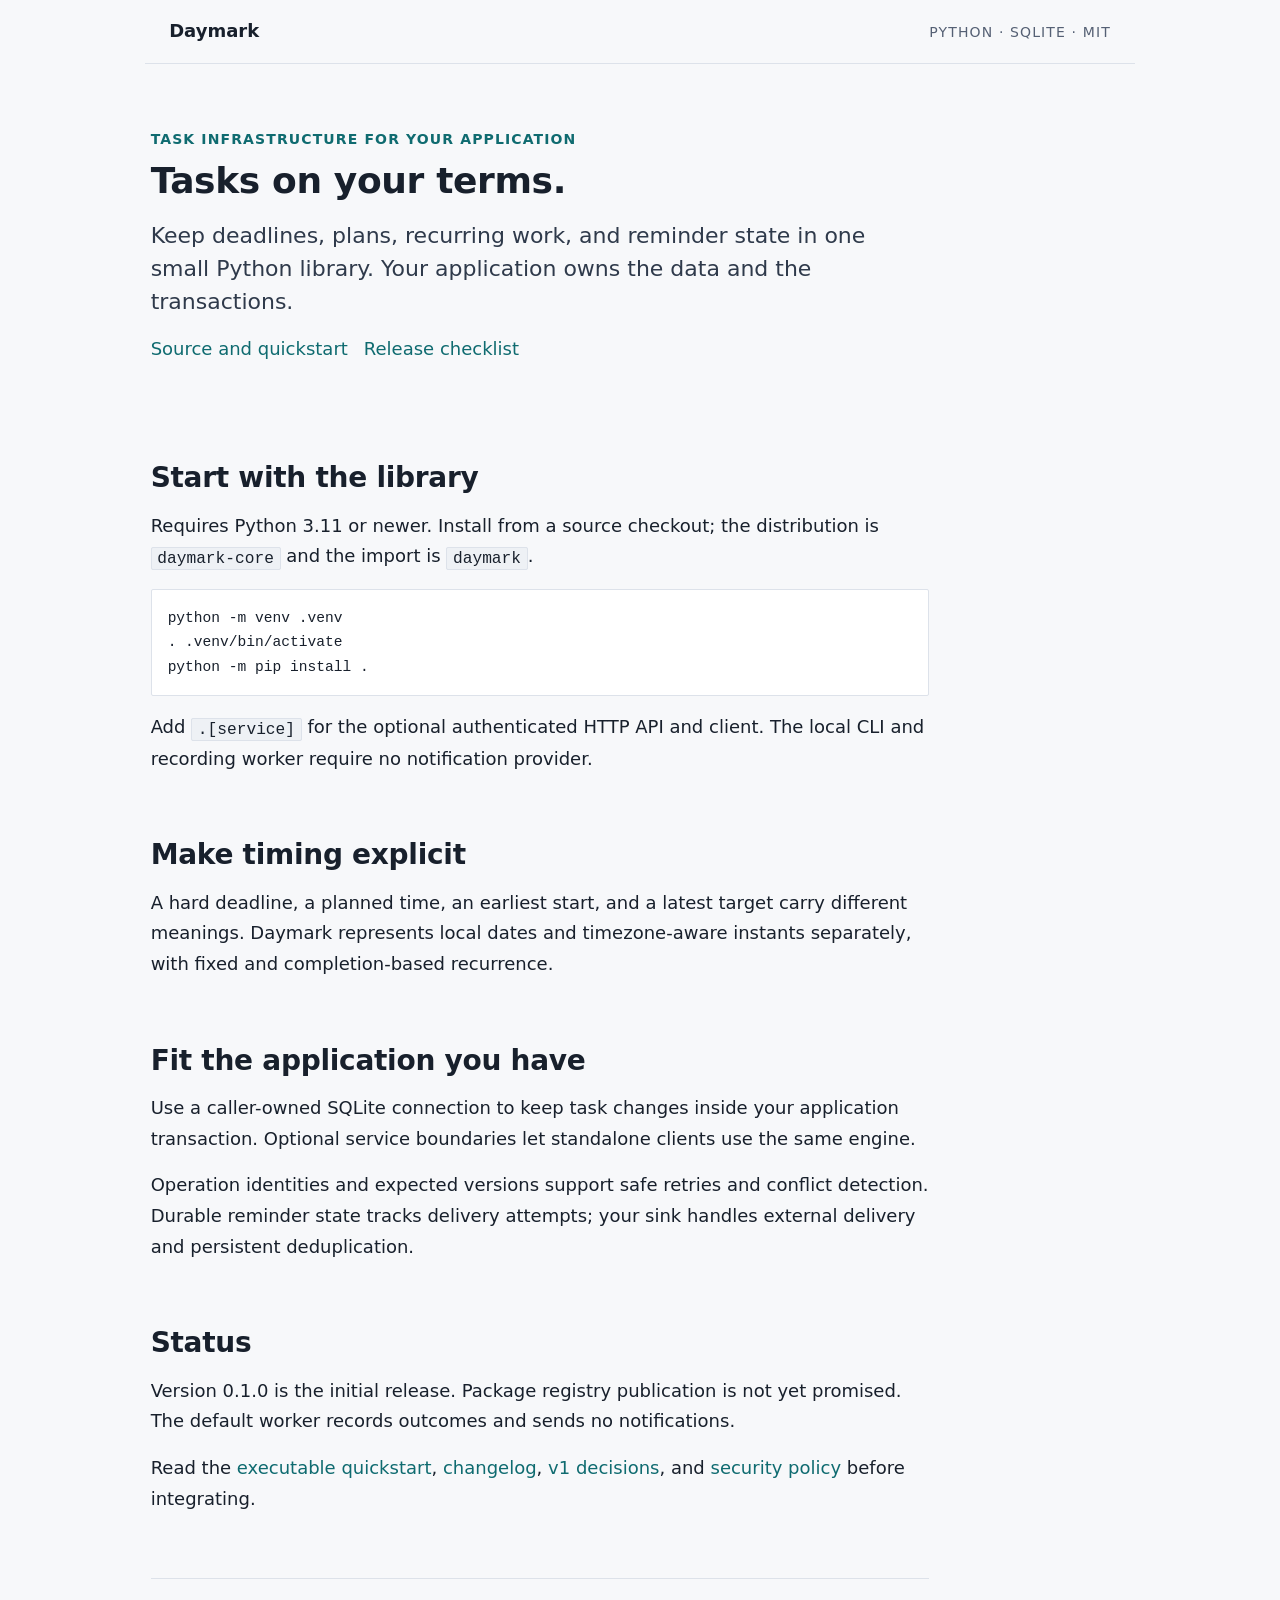
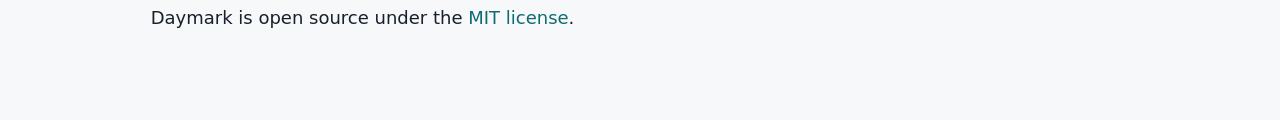
==== index.html @ a71b897c "artoo deploy: daymark" ====
<!doctype html>
<html lang="en" data-look="ledger">
<head>
<meta charset="utf-8">
<meta name="viewport" content="width=device-width, initial-scale=1">
<meta name="description" content="Daymark is a Python task library with explicit timing, recurring work, and durable reminder state. Embed it with SQLite or use the optional standalone service.">
<title>Daymark — Tasks on your terms</title>
<link rel="icon" href="lib/artoo-kit/favicon.svg" type="image/svg+xml">
<link rel="stylesheet" href="lib/artoo-kit/tokens.css">
<link rel="stylesheet" href="lib/artoo-kit/base.css">
<link rel="stylesheet" href="lib/artoo-kit/article.css">
<link rel="stylesheet" href="lib/artoo-kit/components.css">
<style>
pre { overflow-x: auto; padding: var(--sp-4); background: var(--surface); border: 1px solid var(--border); border-radius: var(--radius-sm); }
footer { margin-block: var(--sp-12); padding-block: var(--sp-6); border-top: 1px solid var(--border); }
nav { display: flex; flex-wrap: wrap; gap: var(--sp-4); }
</style>
</head>
<body>
<header class="article-masthead"><a class="article-masthead__name" href="#install">Daymark</a><span class="article-masthead__label">Python · SQLite · MIT</span></header>
<main class="article">
<div class="article-header"><p class="article-kicker">Task infrastructure for your application</p><h1>Tasks on your terms.</h1><p class="article-dek">Keep deadlines, plans, recurring work, and reminder state in one small Python library. Your application owns the data and the transactions.</p><nav aria-label="Project links"><a href="https://github.com/lavallee/daymark">Source and quickstart</a><a href="https://github.com/lavallee/daymark/blob/main/RELEASING.md">Release checklist</a></nav></div>
<section aria-labelledby="install"><h2 id="install">Start with the library</h2><p>Requires Python 3.11 or newer. Install from a source checkout; the distribution is <code>daymark-core</code> and the import is <code>daymark</code>.</p><pre><code>python -m venv .venv
. .venv/bin/activate
python -m pip install .</code></pre><p>Add <code>.[service]</code> for the optional authenticated HTTP API and client. The local CLI and recording worker require no notification provider.</p></section>
<section aria-labelledby="timing"><h2 id="timing">Make timing explicit</h2><p>A hard deadline, a planned time, an earliest start, and a latest target carry different meanings. Daymark represents local dates and timezone-aware instants separately, with fixed and completion-based recurrence.</p></section>
<section aria-labelledby="embed"><h2 id="embed">Fit the application you have</h2><p>Use a caller-owned SQLite connection to keep task changes inside your application transaction. Optional service boundaries let standalone clients use the same engine.</p><p>Operation identities and expected versions support safe retries and conflict detection. Durable reminder state tracks delivery attempts; your sink handles external delivery and persistent deduplication.</p></section>
<section aria-labelledby="status"><h2 id="status">Status</h2><p>Version 0.1.0 is the initial release. Package registry publication is not yet promised. The default worker records outcomes and sends no notifications.</p><p>Read the <a href="https://github.com/lavallee/daymark/blob/main/README.md">executable quickstart</a>, <a href="https://github.com/lavallee/daymark/blob/main/CHANGELOG.md">changelog</a>, <a href="https://github.com/lavallee/daymark/blob/main/docs/decisions.md">v1 decisions</a>, and <a href="https://github.com/lavallee/daymark/blob/main/SECURITY.md">security policy</a> before integrating.</p></section>
<footer><p>Daymark is open source under the <a href="https://github.com/lavallee/daymark/blob/main/LICENSE">MIT license</a>.</p></footer>
</main>
</body>
</html>
---- lib/artoo-kit/tokens.css ----
/* artoo-kit tokens — Artoo's accessible public-artifact foundation. Light is the
   default; dark is available only through an explicit [data-theme="dark"]. */

:root {
  /* primitives */
  --p-zinc-950: #0c0d10;
  --p-zinc-900: #16181d;
  --p-zinc-850: #1c1f26;
  --p-zinc-800: #23262f;
  --p-zinc-700: #33374233;
  --p-zinc-400: #9aa1ad;
  --p-zinc-300: #b8bec9;
  --p-zinc-100: #e8eaee;
  --p-cream-50: #faf7f2;
  --p-cream-100: #f3efe7;
  --p-cream-200: #e9e3d7;
  --p-ink-900: #1f2430;
  --p-ink-600: #4a5264;
  --p-accent-400: #7aa2f7;
  --p-accent-500: #5b87e0;
  --p-accent-600: #3e63b4;
  --p-green-400: #4fbf8f;
  --p-amber-400: #d9a441;
  --p-red-400: #e06c60;

  /* chart palette — Okabe–Ito, colorblind-safe, order = draw order */
  --chart-1: #56b4e9;
  --chart-2: #e69f00;
  --chart-3: #009e73;
  --chart-4: #cc79a7;
  --chart-5: #0072b2;
  --chart-6: #d55e00;
  --chart-7: #f0e442;
  --chart-8: #999999;

  /* semantic — explicit light editorial default */
  --bg: var(--p-cream-50);
  --surface: #ffffff;
  --surface-2: var(--p-cream-100);
  --border: var(--p-cream-200);
  --border-strong: #d8d0bf;
  --text: var(--p-ink-900);
  --text-2: #333a49;
  --muted: var(--p-ink-600);
  --accent: var(--p-accent-600);
  --accent-strong: var(--p-accent-500);
  --success: #277553;
  --warn: #8a5a00;
  --danger: #a33b32;
  --code-bg: #f0ece3;
  --selection: #c7d7f5;

  /* editorial type roles — offline system stacks only */
  --font-prose: Charter, "Bitstream Charter", "Sitka Text", Cambria, Georgia, serif;
  --font-display: "Iowan Old Style", Palatino, "Palatino Linotype", Georgia, serif;
  --font-ui: ui-sans-serif, system-ui, "Segoe UI", Roboto, "Helvetica Neue", Arial, sans-serif;
  --font-numeric: ui-monospace, "SF Mono", "Cascadia Code", Menlo, Consolas, monospace;

  /* compatibility aliases for already-authored pages that opt into this kit */
  --font-sans: var(--font-ui);
  --font-serif: var(--font-prose);
  --font-mono: var(--font-numeric);

  --text-xs: 0.75rem;
  --text-sm: 0.875rem;
  --text-base: 1rem;
  --text-lg: 1.125rem;
  --text-xl: 1.375rem;
  --text-2xl: 1.75rem;
  --text-3xl: 2.25rem;
  --text-4xl: 3rem;

  --leading-tight: 1.2;
  --leading-normal: 1.5;
  --leading-relaxed: 1.7;

  /* 4px spacing grid */
  --sp-1: 0.25rem;
  --sp-2: 0.5rem;
  --sp-3: 0.75rem;
  --sp-4: 1rem;
  --sp-6: 1.5rem;
  --sp-8: 2rem;
  --sp-12: 3rem;
  --sp-16: 4rem;
  --sp-24: 6rem;

  /* shape and motion */
  --radius-sm: 4px;
  --radius: 8px;
  --radius-lg: 14px;
  --ease: cubic-bezier(0.2, 0, 0, 1);
  --dur-fast: 120ms;
  --dur: 200ms;

  --measure: 68ch;      /* prose line length */
  --margin-col: 200px;  /* article margin-note gutter */

  color-scheme: light;
}

[data-theme="dark"] {
  --bg: var(--p-zinc-950);
  --surface: var(--p-zinc-900);
  --surface-2: var(--p-zinc-850);
  --border: #2c3038;
  --border-strong: #3a3f4a;
  --text: var(--p-zinc-100);
  --text-2: var(--p-zinc-300);
  --muted: var(--p-zinc-400);
  --accent: var(--p-accent-400);
  --accent-strong: var(--p-accent-500);
  --success: var(--p-green-400);
  --warn: var(--p-amber-400);
  --danger: var(--p-red-400);
  --code-bg: #14161b;
  --selection: #2b4a86;
  color-scheme: dark;
}

/* -- looks ------------------------------------------------------------------
   A look is a named set of token overrides: `look = "ledger"` in artifact.toml
   puts data-look on <html>. The kit owns the floor (spacing, type scale,
   components); a look supplies the face, so two artifacts built from the same
   blocks do not have to look like one product. Every look keeps text, muted,
   and accent at WCAG AA or better on bg, surface, and surface-2, in light and
   dark. The default ("editorial") is the :root palette above. */

/* ledger — cool paper, sans throughout, tight radii: dense reports and data */
[data-look="ledger"] {
  --bg: #f7f8fa;
  --surface: #ffffff;
  --surface-2: #eef1f5;
  --border: #dde2ea;
  --border-strong: #c5ccd8;
  --text: #18202c;
  --text-2: #2f3a4b;
  --muted: #556074;
  --accent: #0f6b70;
  --accent-strong: #0b5559;
  --code-bg: #eef1f5;
  --selection: #bfe3e4;
  --font-prose: var(--font-ui);
  --font-display: var(--font-ui);
  --radius-sm: 2px;
  --radius: 4px;
  --radius-lg: 6px;
}

[data-look="ledger"][data-theme="dark"] {
  --bg: #0d1117;
  --surface: #151b23;
  --surface-2: #1b222c;
  --border: #2a323d;
  --border-strong: #38414d;
  --text: #e6eaf0;
  --text-2: #c3cad5;
  --muted: #8e98a7;
  --accent: #4fc1c6;
  --accent-strong: #7fd6d9;
  --code-bg: #11161d;
  --selection: #1d4f52;
}

/* broadsheet — white newsprint, high-contrast serif, one red, square corners */
[data-look="broadsheet"] {
  --bg: #ffffff;
  --surface: #ffffff;
  --surface-2: #f4f4f2;
  --border: #e2e2de;
  --border-strong: #1a1a1a;
  --text: #111111;
  --text-2: #2b2b2b;
  --muted: #5c5c5c;
  --accent: #b3261e;
  --accent-strong: #8e1d17;
  --code-bg: #f4f4f2;
  --selection: #f6c9c5;
  --font-prose: Georgia, "Times New Roman", Times, serif;
  --font-display: "Bodoni 72", Didot, "Big Caslon", "Times New Roman", Georgia, serif;
  --radius-sm: 0;
  --radius: 0;
  --radius-lg: 0;
}

[data-look="broadsheet"][data-theme="dark"] {
  --bg: #121212;
  --surface: #1a1a1a;
  --surface-2: #222222;
  --border: #2e2e2e;
  --border-strong: #e0e0dc;
  --text: #f2f2f0;
  --text-2: #d4d4d0;
  --muted: #a3a3a0;
  --accent: #ff7a6e;
  --accent-strong: #ff9c93;
  --code-bg: #1a1a1a;
  --selection: #5a2622;
}

/* field — warm and soft, sans prose, olive accent, generous radii: explainers */
[data-look="field"] {
  --bg: #f6f4ec;
  --surface: #fffdf7;
  --surface-2: #efece0;
  --border: #e2ddca;
  --border-strong: #cfc7ad;
  --text: #23261c;
  --text-2: #3a3e30;
  --muted: #5d624f;
  --accent: #4a671d;
  --accent-strong: #3a5216;
  --code-bg: #efece0;
  --selection: #dbe6c2;
  --font-prose: var(--font-ui);
  --font-display: "Avenir Next", Avenir, "Segoe UI", ui-sans-serif, system-ui, sans-serif;
  --radius-sm: 6px;
  --radius: 10px;
  --radius-lg: 18px;
}

[data-look="field"][data-theme="dark"] {
  --bg: #14160f;
  --surface: #1c1f16;
  --surface-2: #23271c;
  --border: #33382a;
  --border-strong: #454b39;
  --text: #ecebe1;
  --text-2: #cfd0c0;
  --muted: #a6a893;
  --accent: #a9c96b;
  --accent-strong: #c3dd90;
  --code-bg: #191c13;
  --selection: #3d4a24;
}

@media (prefers-reduced-motion: reduce) {
  :root {
    --dur-fast: 0ms;
    --dur: 0ms;
  }
}
---- lib/artoo-kit/base.css ----
/* artoo-kit base — resets and page defaults. Import order:
   tokens.css, base.css, then article.css / components.css as needed. */

*,
*::before,
*::after {
  box-sizing: border-box;
}

html {
  -webkit-text-size-adjust: 100%;
}

body {
  margin: 0;
  background: var(--bg);
  color: var(--text);
  font-family: var(--font-prose);
  font-size: var(--text-lg);
  line-height: var(--leading-relaxed);
  -webkit-font-smoothing: antialiased;
}

::selection {
  background: var(--selection);
}

h1, h2, h3, h4 {
  color: var(--text);
  line-height: var(--leading-tight);
  margin: 0 0 var(--sp-4);
  font-weight: 650;
  letter-spacing: -0.01em;
  font-family: var(--font-display);
}

h1 { font-size: var(--text-3xl); }
h2 { font-size: var(--text-2xl); margin-top: var(--sp-12); }
h3 { font-size: var(--text-xl); margin-top: var(--sp-8); }
h4 { font-size: var(--text-lg); margin-top: var(--sp-6); }

p, ul, ol {
  margin: 0 0 var(--sp-4);
}

a {
  color: var(--accent);
  text-decoration: none;
  border-bottom: 1px solid transparent;
  transition: border-color var(--dur-fast) var(--ease);
}

a:hover {
  border-bottom-color: var(--accent);
}

strong { font-weight: 650; }

hr {
  border: 0;
  border-top: 1px solid var(--border);
  margin: var(--sp-8) 0;
}

img, svg, video {
  max-width: 100%;
  height: auto;
}

code, kbd, pre, samp {
  font-family: var(--font-numeric);
  font-size: 0.9em;
}

code {
  background: var(--code-bg);
  border: 1px solid var(--border);
  border-radius: var(--radius-sm);
  padding: 0.1em 0.35em;
}

pre {
  background: var(--code-bg);
  border: 1px solid var(--border);
  border-radius: var(--radius);
  padding: var(--sp-4);
  overflow-x: auto;
  line-height: var(--leading-normal);
}

pre code {
  background: none;
  border: 0;
  padding: 0;
}

kbd {
  background: var(--surface-2);
  border: 1px solid var(--border-strong);
  border-bottom-width: 2px;
  border-radius: var(--radius-sm);
  padding: 0.05em 0.4em;
  font-size: var(--text-xs);
}

blockquote {
  margin: var(--sp-6) 0;
  padding-left: var(--sp-4);
  border-left: 3px solid var(--border-strong);
  color: var(--text-2);
}

table {
  border-collapse: collapse;
  width: 100%;
  margin: var(--sp-6) 0;
  font-size: var(--text-sm);
}

/* A long word or bare URL in prose breaks only when it would otherwise widen the page on a phone. */
p, li, dd, blockquote, figcaption, td, th {
  overflow-wrap: break-word;
}

/* Long inline code (a command, an env var) wraps instead of widening the page on a phone. */
:not(pre) > code {
  overflow-wrap: anywhere;
}

th, td {
  text-align: left;
  padding: var(--sp-2) var(--sp-3);
  border-bottom: 1px solid var(--border);
  vertical-align: top;
}

th {
  color: var(--muted);
  font-weight: 600;
  font-size: var(--text-xs);
  text-transform: uppercase;
  letter-spacing: 0.05em;
  font-family: var(--font-ui);
}

.numeric,
[data-numeric] {
  font-family: var(--font-numeric);
  font-variant-numeric: tabular-nums;
}

figure {
  margin: var(--sp-8) 0;
}

figcaption {
  color: var(--muted);
  font-size: var(--text-sm);
  margin-top: var(--sp-2);
}

@media print {
  body { background: #fff; color: #111; }
  nav, .no-print { display: none !important; }
}
---- lib/artoo-kit/article.css ----
/* artoo-kit article layout — long-form prose with a margin-note gutter.

   The grid has four named zones:
     [full] [breakout] [prose] [margin]
   Children default to the prose column (max var(--measure)). Wrappers:
     .article-full       edge-to-edge
     .article-breakout   wider than prose, centered
     .article-marginnote right-gutter note (collapses inline on mobile)
     .article-pullquote  large quote, breakout width
*/

.article {
  display: grid;
  grid-template-columns:
    [full-start] minmax(var(--sp-4), 1fr)
    [breakout-start] minmax(0, 6rem)
    [prose-start] min(var(--measure), calc(100% - 2 * var(--sp-4))) [prose-end]
    minmax(var(--sp-6), 6rem) [breakout-end]
    minmax(0, var(--margin-col)) [margin-end]
    minmax(var(--sp-4), 1fr) [full-end];
  row-gap: 0;
}

.article > * {
  grid-column: prose;
  min-width: 0;
}

.article-full { grid-column: full; }
.article-breakout { grid-column: breakout; }

.article-masthead {
  max-width: calc(var(--measure) + 24rem);
  margin: 0 auto;
  padding: var(--sp-4) var(--sp-6);
  display: flex;
  justify-content: space-between;
  align-items: baseline;
  gap: var(--sp-4);
  border-bottom: 1px solid var(--border);
  font-family: var(--font-ui);
  font-size: var(--text-sm);
}

.article-masthead__name {
  color: var(--text);
  font-family: var(--font-display);
  font-size: var(--text-lg);
  font-weight: 650;
  border: 0;
}

.article-masthead__label {
  color: var(--muted);
  text-transform: uppercase;
  letter-spacing: 0.08em;
}

.article-header {
  grid-column: prose;
  margin: var(--sp-16) 0 var(--sp-12);
}

.article-kicker {
  color: var(--accent);
  font-family: var(--font-ui);
  font-size: var(--text-sm);
  font-weight: 650;
  text-transform: uppercase;
  letter-spacing: 0.08em;
  margin-bottom: var(--sp-2);
}

.article-title {
  font-size: var(--text-4xl);
  font-family: var(--font-display);
  margin-bottom: var(--sp-3);
}

.article-dek {
  color: var(--text-2);
  font-size: var(--text-xl);
  font-family: var(--font-prose);
  line-height: var(--leading-normal);
  margin-bottom: var(--sp-4);
}

.article-byline {
  color: var(--muted);
  font-family: var(--font-ui);
  font-size: var(--text-sm);
}

.article-lede {
  font-size: var(--text-xl);
  line-height: var(--leading-normal);
}

/* margin notes: pair a paragraph with its note via .article-mrow */
.article-mrow {
  grid-column: prose-start / margin-end;
  display: grid;
  grid-template-columns: subgrid;
}

.article-mrow > :first-child {
  grid-column: 1;
}

.article-marginnote {
  grid-column: 3;
  align-self: start;
  font-size: var(--text-sm);
  color: var(--muted);
  line-height: var(--leading-normal);
  border-top: 2px solid var(--border-strong);
  padding-top: var(--sp-2);
  margin-left: var(--sp-4);
}

.article-marginnote--def { border-top-color: var(--accent); }
.article-marginnote--source { border-top-color: var(--success); }
.article-marginnote--callout { border-top-color: var(--warn); }

.article-marginnote .term {
  color: var(--text);
  font-weight: 650;
  display: block;
}

.article-pullquote {
  grid-column: breakout;
  font-family: var(--font-prose);
  font-style: italic;
  font-size: var(--text-2xl);
  line-height: var(--leading-normal);
  color: var(--text);
  border: 0;
  border-top: 3px solid var(--accent);
  margin: var(--sp-8) 0;
  padding: var(--sp-4) 0 0;
}

.article-pullquote cite {
  display: block;
  font-family: var(--font-ui);
  font-style: normal;
  font-size: var(--text-sm);
  color: var(--muted);
  margin-top: var(--sp-3);
}

.article-pullnumber {
  grid-column: breakout;
  margin: var(--sp-8) 0;
  text-align: center;
}

.article-pullnumber .num {
  font-size: var(--text-4xl);
  font-weight: 700;
  color: var(--accent);
  display: block;
  line-height: 1;
  font-family: var(--font-numeric);
  font-variant-numeric: tabular-nums;
}

.article-pullnumber .label {
  color: var(--muted);
  font-size: var(--text-sm);
}

.article-figure {
  grid-column: breakout;
  margin: var(--sp-8) 0;
}

.article-figure table {
  font-family: var(--font-ui);
}

.article-figure figcaption {
  font-family: var(--font-ui);
}

.article-figure img,
.article-loop {
  display: block;
  max-width: 100%;
  height: auto;
}

.article-table {
  max-width: 100%;
  overflow-x: auto;
  margin: var(--sp-6) 0;
}

.article-table > table {
  margin: 0;
}

.article-table:focus-visible {
  outline: 3px solid var(--accent);
  outline-offset: 2px;
}

.article-loop {
  width: 100%;
  border-radius: var(--radius, 8px);
  background: var(--surface, transparent);
  cursor: pointer;
}

/* One panel at a time, switched by radios that precede the bar and panels. Pure CSS. */
.article-toggle > input {
  position: absolute;
  opacity: 0;
  pointer-events: none;
}

.article-toggle__bar {
  display: inline-flex;
  flex-wrap: wrap;
  max-width: 100%;
  margin-bottom: var(--sp-3);
  border: 1px solid var(--border);
  border-radius: 999px;
  overflow: hidden;
  font-family: var(--font-ui);
}

.article-toggle__bar label {
  padding: var(--sp-1) var(--sp-4);
  cursor: pointer;
}

/* Three or four options don't fit a phone at full padding: tighten, and wrap as a last resort. */
@media (max-width: 480px) {
  .article-toggle__bar label {
    padding: var(--sp-1) var(--sp-3);
  }
}

/* Two classes deep, so it outranks `.article-figure img` (one class and a type). */
.article-toggle .article-toggle__panels > * {
  display: none;
}

.article-toggle > input:nth-of-type(1):checked ~ .article-toggle__panels > :nth-child(1),
.article-toggle > input:nth-of-type(2):checked ~ .article-toggle__panels > :nth-child(2),
.article-toggle > input:nth-of-type(3):checked ~ .article-toggle__panels > :nth-child(3),
.article-toggle > input:nth-of-type(4):checked ~ .article-toggle__panels > :nth-child(4) {
  display: block;
}

.article-toggle > input:nth-of-type(1):checked ~ .article-toggle__bar > label:nth-child(1),
.article-toggle > input:nth-of-type(2):checked ~ .article-toggle__bar > label:nth-child(2),
.article-toggle > input:nth-of-type(3):checked ~ .article-toggle__bar > label:nth-child(3),
.article-toggle > input:nth-of-type(4):checked ~ .article-toggle__bar > label:nth-child(4) {
  background: var(--accent);
  color: var(--accent-contrast, #fff);
}

.article-toggle > input:nth-of-type(1):focus-visible ~ .article-toggle__bar > label:nth-child(1),
.article-toggle > input:nth-of-type(2):focus-visible ~ .article-toggle__bar > label:nth-child(2),
.article-toggle > input:nth-of-type(3):focus-visible ~ .article-toggle__bar > label:nth-child(3),
.article-toggle > input:nth-of-type(4):focus-visible ~ .article-toggle__bar > label:nth-child(4) {
  outline: 3px solid var(--accent);
  outline-offset: 2px;
}

.article > .colophon {
  grid-column: prose;
}

.article-colophon {
  margin-left: var(--sp-6);
  margin-right: var(--sp-6);
}

.article .endnotes {
  border-top: 1px solid var(--border);
  margin-top: var(--sp-12);
  padding-top: var(--sp-6);
  font-size: var(--text-sm);
  color: var(--text-2);
}

/* mobile: single column, notes flow inline as boxed asides */
@media (max-width: 940px) {
  .article,
  .article-mrow {
    display: block;
    padding: 0 var(--sp-4);
  }

  .article-mrow { padding: 0; }

  .article-marginnote {
    margin: var(--sp-4) 0;
    padding: var(--sp-3) var(--sp-4);
    background: var(--surface);
    border: 1px solid var(--border);
    border-top: 2px solid var(--border-strong);
    border-radius: var(--radius);
  }

  .article-title { font-size: var(--text-3xl); }

  .article-masthead {
    padding: var(--sp-3) var(--sp-4);
  }
}
---- lib/artoo-kit/components.css ----
/* artoo-kit components — nav, cards, callouts, badges, stats, colophon. */

/* -- site shell ---------------------------------------------------------- */

.site-nav {
  position: sticky;
  top: 0;
  z-index: 10;
  display: flex;
  align-items: center;
  gap: var(--sp-4);
  padding: var(--sp-3) var(--sp-6);
  background: color-mix(in srgb, var(--bg) 88%, transparent);
  backdrop-filter: blur(8px);
  border-bottom: 1px solid var(--border);
  font-family: var(--font-ui);
}

.site-nav .brand {
  font-weight: 700;
  color: var(--text);
  margin-right: var(--sp-4);
}

.site-nav a {
  color: var(--text-2);
  font-size: var(--text-sm);
  border: 0;
  padding: var(--sp-1) var(--sp-2);
  border-radius: var(--radius-sm);
}

.site-nav a:hover {
  color: var(--text);
  background: var(--surface-2);
}

.site-nav a[aria-current="page"] {
  color: var(--accent);
  font-weight: 650;
}

.site-nav .nav-toggle { display: none; }

.page {
  max-width: 72rem;
  margin: 0 auto;
  padding: var(--sp-8) var(--sp-6) var(--sp-24);
}

.page--narrow { max-width: calc(var(--measure) + 4rem); }

/* -- cards ---------------------------------------------------------------- */

.card-grid {
  display: grid;
  grid-template-columns: repeat(auto-fill, minmax(16rem, 1fr));
  gap: var(--sp-4);
  margin: var(--sp-6) 0;
}

.card,
.nav-card {
  display: block;
  background: var(--surface);
  border: 1px solid var(--border);
  border-radius: var(--radius-lg);
  padding: var(--sp-4) var(--sp-4) var(--sp-3);
  color: var(--text);
  transition: border-color var(--dur-fast) var(--ease), transform var(--dur-fast) var(--ease);
}

a.card:hover,
a.nav-card:hover {
  border-color: var(--accent);
  transform: translateY(-1px);
}

.card h3,
.nav-card h3 {
  margin: 0 0 var(--sp-2);
  font-size: var(--text-lg);
}

.card p,
.nav-card p {
  color: var(--text-2);
  font-size: var(--text-sm);
  margin: 0 0 var(--sp-2);
}

/* -- callouts -------------------------------------------------------------- */

.callout {
  border: 1px solid var(--border);
  border-radius: var(--radius);
  background: var(--surface);
  padding: var(--sp-3) var(--sp-4);
  margin: var(--sp-6) 0;
  font-size: var(--text-sm);
  color: var(--text-2);
}

.callout > :last-child { margin-bottom: 0; }
.callout .callout-title {
  color: var(--text);
  font-weight: 650;
  display: block;
  margin-bottom: var(--sp-1);
}

.callout--warn .callout-title { color: var(--warn); }
.callout--danger .callout-title { color: var(--danger); }
.callout--success .callout-title { color: var(--success); }

/* -- badges & meta ---------------------------------------------------------- */

.badge {
  display: inline-block;
  font-size: var(--text-xs);
  font-weight: 650;
  letter-spacing: 0.04em;
  padding: 0.1em 0.6em;
  border-radius: 999px;
  border: 1px solid var(--border-strong);
  color: var(--text-2);
  background: var(--surface-2);
}

.badge--accent { color: var(--accent); border-color: var(--accent); background: transparent; }
.badge--success { color: var(--success); border-color: var(--success); background: transparent; }
.badge--warn { color: var(--warn); border-color: var(--warn); background: transparent; }

/* -- stat rows -------------------------------------------------------------- */

.stat-row {
  display: grid;
  grid-template-columns: repeat(auto-fit, minmax(8rem, 1fr));
  gap: var(--sp-4);
  margin: var(--sp-6) 0;
}

.stat {
  background: var(--surface);
  border: 1px solid var(--border);
  border-radius: var(--radius);
  padding: var(--sp-3) var(--sp-4);
}

.stat .value {
  font-size: var(--text-2xl);
  font-weight: 700;
  color: var(--text);
  display: block;
  line-height: var(--leading-tight);
  font-family: var(--font-numeric);
  font-variant-numeric: tabular-nums;
}

.stat .label {
  color: var(--muted);
  font-size: var(--text-xs);
  text-transform: uppercase;
  letter-spacing: 0.05em;
}

/* -- table of contents -------------------------------------------------------- */

.toc {
  font-size: var(--text-sm);
  border: 1px solid var(--border);
  border-radius: var(--radius);
  background: var(--surface);
  padding: var(--sp-4);
  margin: var(--sp-6) 0;
}

.toc ol {
  margin: 0;
  padding-left: var(--sp-6);
}

.toc a { color: var(--text-2); }
.toc a:hover { color: var(--accent); }

/* -- diagrams -------------------------------------------------------------- */

.diagram {
  background: var(--surface);
  border: 1px solid var(--border);
  border-radius: var(--radius);
  padding: var(--sp-4);
  margin: var(--sp-8) 0;
  overflow-x: auto;
}

.diagram svg { display: block; margin: 0 auto; }

/* -- colophon -------------------------------------------------------------- */

.colophon {
  border-top: 1px solid var(--border);
  margin-top: var(--sp-16);
  padding: var(--sp-6) 0 0;
  color: var(--muted);
  font-size: var(--text-xs);
  line-height: var(--leading-normal);
}

.colophon a { color: var(--muted); text-decoration: underline; }

.collection-pager {
  display: flex;
  justify-content: space-between;
  gap: var(--sp-4);
  border-top: 1px solid var(--border);
  margin-top: var(--sp-12);
  padding-top: var(--sp-4);
}

/* -- provenance panel ------------------------------------------------------- */
/* Data-driven from site/data/provenance.json via provenance.js. Empty when no
   projection is present — progressive, so the page reads fine without flip. */

.provenance {
  border: 1px solid var(--border);
  border-radius: var(--radius);
  background: var(--surface);
  padding: var(--sp-4) var(--sp-6);
  margin: var(--sp-8) 0;
  font-family: var(--font-ui);
  font-size: var(--text-sm);
}

.provenance--empty { display: none; }

.provenance__header { margin-bottom: var(--sp-4); }

.provenance__title-heading {
  margin: 0;
  font-size: var(--text-lg);
  font-family: var(--font-ui);
}

.provenance__vintage {
  margin: var(--sp-1) 0 0;
  color: var(--muted);
  font-size: var(--text-xs);
}

.provenance__counts {
  display: grid;
  grid-template-columns: repeat(auto-fit, minmax(7rem, 1fr));
  gap: var(--sp-4);
  margin: var(--sp-4) 0;
}

.provenance__stat { display: flex; flex-direction: column; }

.provenance__stat-value {
  font-size: var(--text-xl);
  font-weight: 700;
  color: var(--text);
  font-family: var(--font-numeric);
  font-variant-numeric: tabular-nums;
  line-height: var(--leading-tight);
}

.provenance__stat-label {
  color: var(--muted);
  font-size: var(--text-xs);
}

.provenance__section { margin-top: var(--sp-4); }

.provenance__heading {
  margin: 0 0 var(--sp-2);
  font-size: var(--text-sm);
  text-transform: uppercase;
  letter-spacing: 0.05em;
  color: var(--muted);
}

.provenance__list { list-style: none; margin: 0; padding: 0; }

.provenance__item {
  display: flex;
  flex-wrap: wrap;
  align-items: baseline;
  gap: var(--sp-2);
  padding: var(--sp-2) 0;
  border-top: 1px solid var(--border);
}

.provenance__item:first-child { border-top: 0; }

.provenance__id {
  font-family: var(--font-numeric);
  font-weight: 650;
  color: var(--accent);
}

/* Source titles are often bare URLs; let them break rather than widen the page on a phone. */
.provenance__title { color: var(--text); flex: 1 1 12rem; min-width: 0; overflow-wrap: anywhere; }
.provenance__meta { color: var(--muted); font-size: var(--text-xs); }

.provenance__grade[data-grade="A"] { color: var(--success); border-color: var(--success); }
.provenance__grade[data-grade="B"] { color: var(--accent); border-color: var(--accent); }
.provenance__grade[data-grade="C"] { color: var(--warn); border-color: var(--warn); }
.provenance__grade[data-grade="?"] { color: var(--muted); }

.provenance__lb { color: var(--warn); border-color: var(--warn); background: transparent; }

/* Claim references woven into prose by provenance.js. */
.claim-ref {
  border: 0;
  color: var(--accent);
  font-weight: 600;
  text-decoration: none;
  border-bottom: 1px dotted var(--accent);
}

.claim-ref:hover { background: var(--surface-2); }

/* -- responsive nav -------------------------------------------------------------- */

@media (max-width: 720px) {
  .site-nav { flex-wrap: wrap; padding: var(--sp-3) var(--sp-4); }

  .site-nav .nav-toggle {
    display: block;
    margin-left: auto;
    background: none;
    border: 1px solid var(--border-strong);
    border-radius: var(--radius-sm);
    color: var(--text-2);
    padding: var(--sp-1) var(--sp-2);
    font: inherit;
    font-size: var(--text-sm);
  }

  .site-nav .nav-links {
    display: none;
    flex-basis: 100%;
    flex-direction: column;
    gap: var(--sp-1);
    padding-top: var(--sp-2);
  }

  .site-nav .nav-links.open { display: flex; }
  .page { padding: var(--sp-6) var(--sp-4) var(--sp-16); }
}

@media (min-width: 721px) {
  .site-nav .nav-links { display: flex; gap: var(--sp-1); }
}
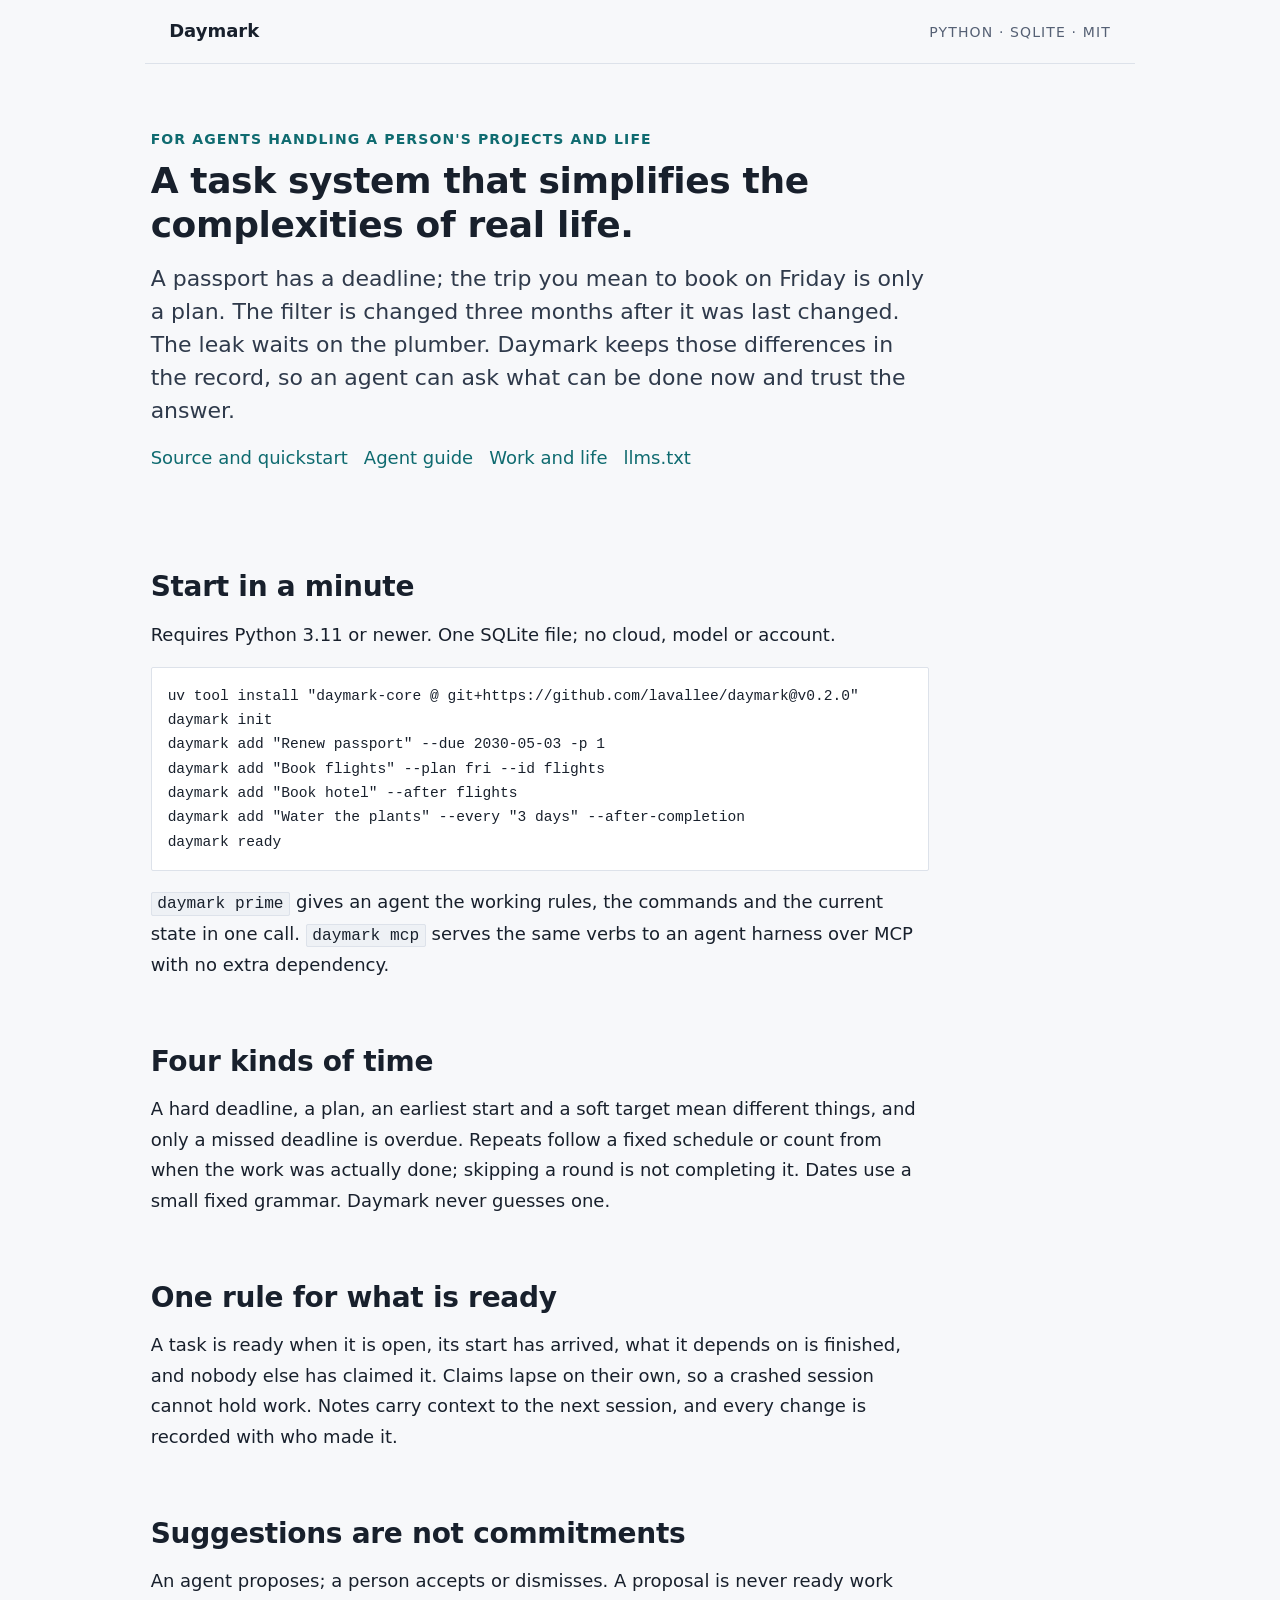
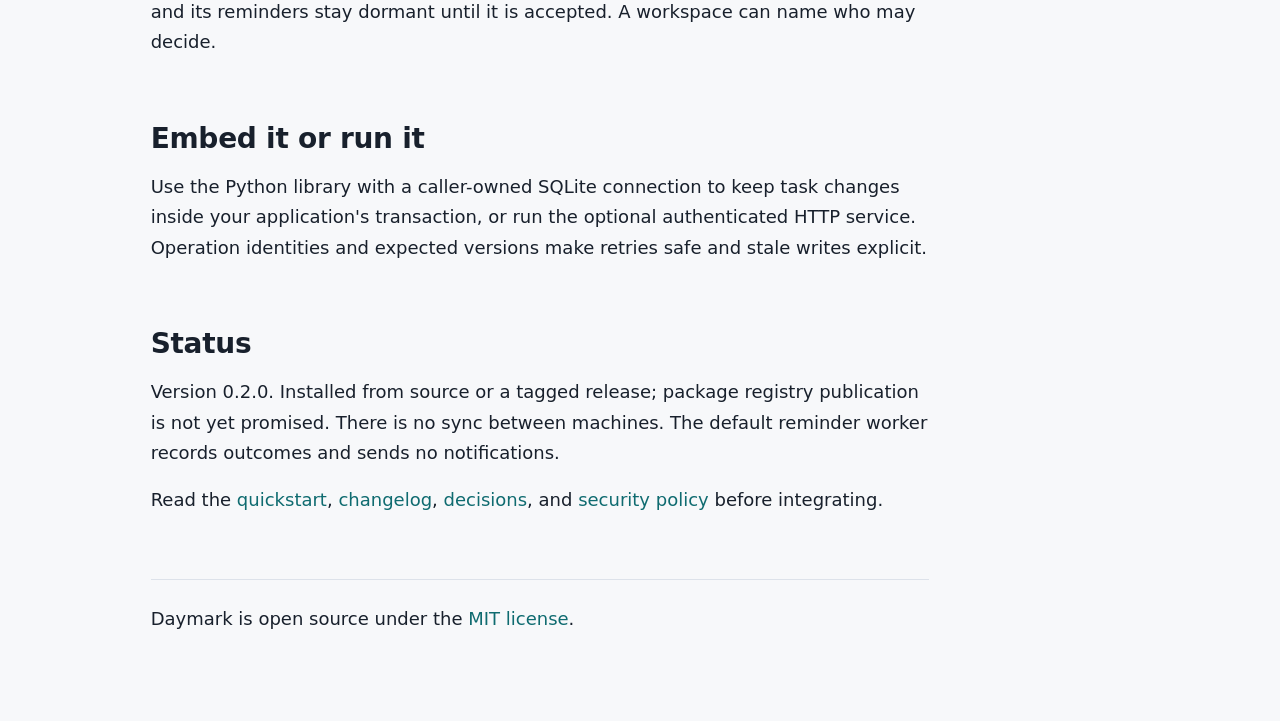
==== commit ca74f0f2: "artoo deploy: daymark" ====
--- a/index.html
+++ b/index.html
@@ -3,8 +3,8 @@
 <head>
 <meta charset="utf-8">
 <meta name="viewport" content="width=device-width, initial-scale=1">
-<meta name="description" content="Daymark is a Python task library with explicit timing, recurring work, and durable reminder state. Embed it with SQLite or use the optional standalone service.">
-<title>Daymark — Tasks on your terms</title>
+<meta name="description" content="Daymark is a task system for AI agents handling a person's projects and life: hard deadlines kept apart from plans, recurring work, one rule for what is ready now, and reminders. One SQLite file, no cloud.">
+<title>Daymark — a task system that simplifies the complexities of real life</title>
 <link rel="icon" href="lib/artoo-kit/favicon.svg" type="image/svg+xml">
 <link rel="stylesheet" href="lib/artoo-kit/tokens.css">
 <link rel="stylesheet" href="lib/artoo-kit/base.css">
@@ -17,15 +17,21 @@
 </style>
 </head>
 <body>
-<header class="article-masthead"><a class="article-masthead__name" href="#install">Daymark</a><span class="article-masthead__label">Python · SQLite · MIT</span></header>
+<header class="article-masthead"><a class="article-masthead__name" href="#start">Daymark</a><span class="article-masthead__label">Python · SQLite · MIT</span></header>
 <main class="article">
-<div class="article-header"><p class="article-kicker">Task infrastructure for your application</p><h1>Tasks on your terms.</h1><p class="article-dek">Keep deadlines, plans, recurring work, and reminder state in one small Python library. Your application owns the data and the transactions.</p><nav aria-label="Project links"><a href="https://github.com/lavallee/daymark">Source and quickstart</a><a href="https://github.com/lavallee/daymark/blob/main/RELEASING.md">Release checklist</a></nav></div>
-<section aria-labelledby="install"><h2 id="install">Start with the library</h2><p>Requires Python 3.11 or newer. Install from a source checkout; the distribution is <code>daymark-core</code> and the import is <code>daymark</code>.</p><pre><code>python -m venv .venv
-. .venv/bin/activate
-python -m pip install .</code></pre><p>Add <code>.[service]</code> for the optional authenticated HTTP API and client. The local CLI and recording worker require no notification provider.</p></section>
-<section aria-labelledby="timing"><h2 id="timing">Make timing explicit</h2><p>A hard deadline, a planned time, an earliest start, and a latest target carry different meanings. Daymark represents local dates and timezone-aware instants separately, with fixed and completion-based recurrence.</p></section>
-<section aria-labelledby="embed"><h2 id="embed">Fit the application you have</h2><p>Use a caller-owned SQLite connection to keep task changes inside your application transaction. Optional service boundaries let standalone clients use the same engine.</p><p>Operation identities and expected versions support safe retries and conflict detection. Durable reminder state tracks delivery attempts; your sink handles external delivery and persistent deduplication.</p></section>
-<section aria-labelledby="status"><h2 id="status">Status</h2><p>Version 0.1.0 is the initial release. Package registry publication is not yet promised. The default worker records outcomes and sends no notifications.</p><p>Read the <a href="https://github.com/lavallee/daymark/blob/main/README.md">executable quickstart</a>, <a href="https://github.com/lavallee/daymark/blob/main/CHANGELOG.md">changelog</a>, <a href="https://github.com/lavallee/daymark/blob/main/docs/decisions.md">v1 decisions</a>, and <a href="https://github.com/lavallee/daymark/blob/main/SECURITY.md">security policy</a> before integrating.</p></section>
+<div class="article-header"><p class="article-kicker">For agents handling a person's projects and life</p><h1>A task system that simplifies the complexities of real life.</h1><p class="article-dek">A passport has a deadline; the trip you mean to book on Friday is only a plan. The filter is changed three months after it was last changed. The leak waits on the plumber. Daymark keeps those differences in the record, so an agent can ask what can be done now and trust the answer.</p><nav aria-label="Project links"><a href="https://github.com/lavallee/daymark">Source and quickstart</a><a href="https://github.com/lavallee/daymark/blob/main/docs/agents.md">Agent guide</a><a href="https://github.com/lavallee/daymark/blob/main/docs/work-and-life.md">Work and life</a><a href="llms.txt">llms.txt</a></nav></div>
+<section aria-labelledby="start"><h2 id="start">Start in a minute</h2><p>Requires Python 3.11 or newer. One SQLite file; no cloud, model or account.</p><pre><code>uv tool install "daymark-core @ git+https://github.com/lavallee/daymark@v0.2.0"
+daymark init
+daymark add "Renew passport" --due 2030-05-03 -p 1
+daymark add "Book flights" --plan fri --id flights
+daymark add "Book hotel" --after flights
+daymark add "Water the plants" --every "3 days" --after-completion
+daymark ready</code></pre><p><code>daymark prime</code> gives an agent the working rules, the commands and the current state in one call. <code>daymark mcp</code> serves the same verbs to an agent harness over MCP with no extra dependency.</p></section>
+<section aria-labelledby="timing"><h2 id="timing">Four kinds of time</h2><p>A hard deadline, a plan, an earliest start and a soft target mean different things, and only a missed deadline is overdue. Repeats follow a fixed schedule or count from when the work was actually done; skipping a round is not completing it. Dates use a small fixed grammar. Daymark never guesses one.</p></section>
+<section aria-labelledby="ready"><h2 id="ready">One rule for what is ready</h2><p>A task is ready when it is open, its start has arrived, what it depends on is finished, and nobody else has claimed it. Claims lapse on their own, so a crashed session cannot hold work. Notes carry context to the next session, and every change is recorded with who made it.</p></section>
+<section aria-labelledby="consent"><h2 id="consent">Suggestions are not commitments</h2><p>An agent proposes; a person accepts or dismisses. A proposal is never ready work and its reminders stay dormant until it is accepted. A workspace can name who may decide.</p></section>
+<section aria-labelledby="embed"><h2 id="embed">Embed it or run it</h2><p>Use the Python library with a caller-owned SQLite connection to keep task changes inside your application's transaction, or run the optional authenticated HTTP service. Operation identities and expected versions make retries safe and stale writes explicit.</p></section>
+<section aria-labelledby="status"><h2 id="status">Status</h2><p>Version 0.2.0. Installed from source or a tagged release; package registry publication is not yet promised. There is no sync between machines. The default reminder worker records outcomes and sends no notifications.</p><p>Read the <a href="https://github.com/lavallee/daymark/blob/main/README.md">quickstart</a>, <a href="https://github.com/lavallee/daymark/blob/main/CHANGELOG.md">changelog</a>, <a href="https://github.com/lavallee/daymark/blob/main/docs/decisions.md">decisions</a>, and <a href="https://github.com/lavallee/daymark/blob/main/SECURITY.md">security policy</a> before integrating.</p></section>
 <footer><p>Daymark is open source under the <a href="https://github.com/lavallee/daymark/blob/main/LICENSE">MIT license</a>.</p></footer>
 </main>
 </body>
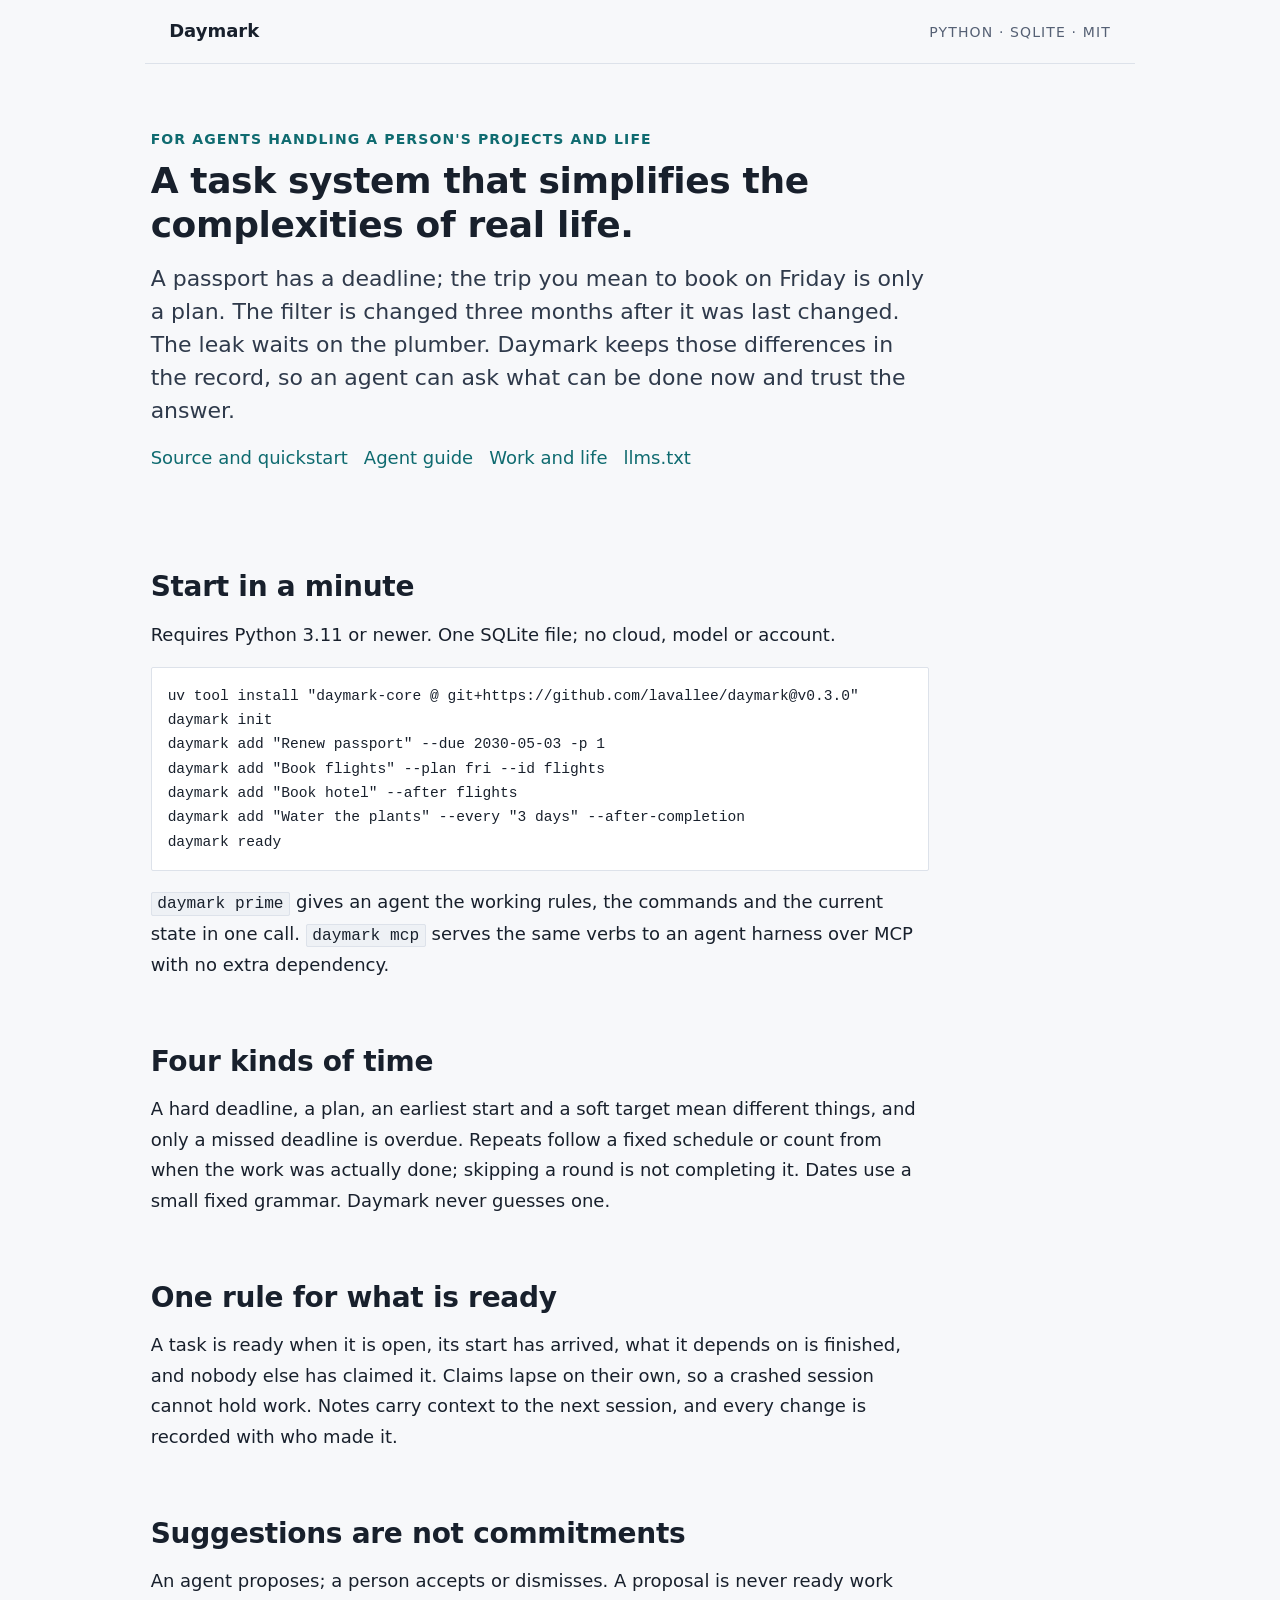
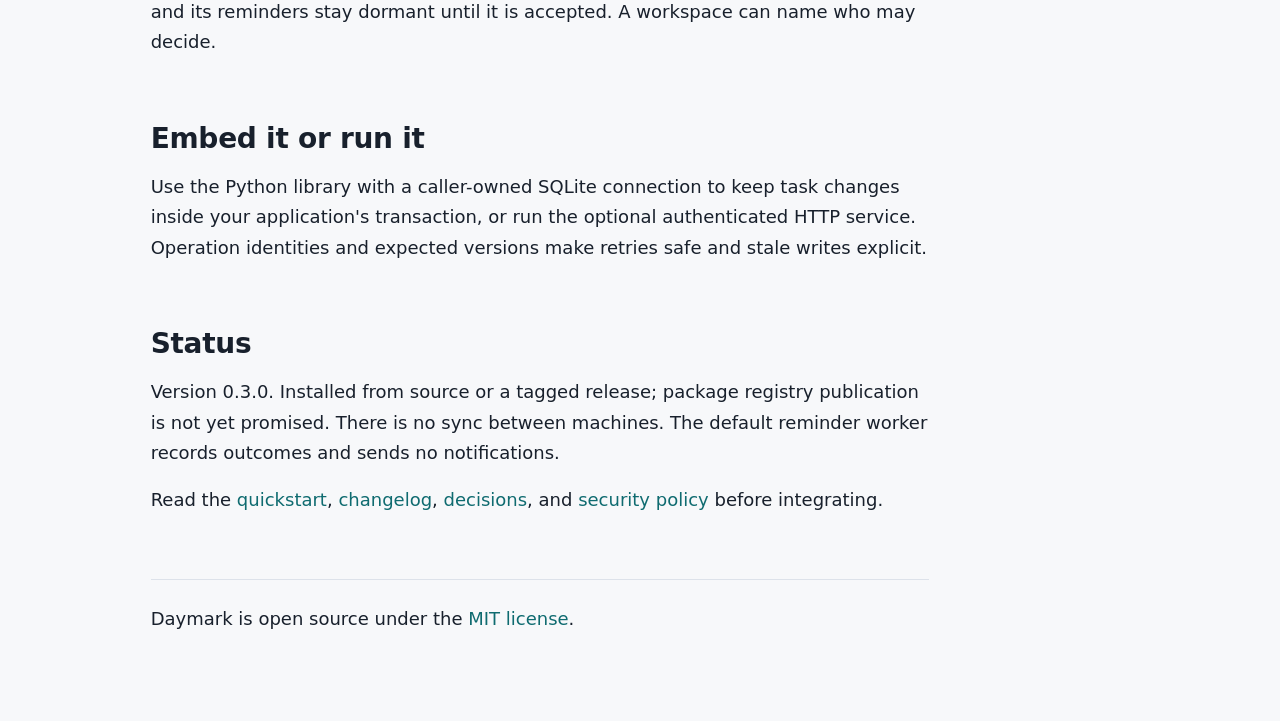
==== commit a0f2131c: "artoo deploy: daymark" ====
--- a/index.html
+++ b/index.html
@@ -20,7 +20,7 @@
 <header class="article-masthead"><a class="article-masthead__name" href="#start">Daymark</a><span class="article-masthead__label">Python · SQLite · MIT</span></header>
 <main class="article">
 <div class="article-header"><p class="article-kicker">For agents handling a person's projects and life</p><h1>A task system that simplifies the complexities of real life.</h1><p class="article-dek">A passport has a deadline; the trip you mean to book on Friday is only a plan. The filter is changed three months after it was last changed. The leak waits on the plumber. Daymark keeps those differences in the record, so an agent can ask what can be done now and trust the answer.</p><nav aria-label="Project links"><a href="https://github.com/lavallee/daymark">Source and quickstart</a><a href="https://github.com/lavallee/daymark/blob/main/docs/agents.md">Agent guide</a><a href="https://github.com/lavallee/daymark/blob/main/docs/work-and-life.md">Work and life</a><a href="llms.txt">llms.txt</a></nav></div>
-<section aria-labelledby="start"><h2 id="start">Start in a minute</h2><p>Requires Python 3.11 or newer. One SQLite file; no cloud, model or account.</p><pre><code>uv tool install "daymark-core @ git+https://github.com/lavallee/daymark@v0.2.0"
+<section aria-labelledby="start"><h2 id="start">Start in a minute</h2><p>Requires Python 3.11 or newer. One SQLite file; no cloud, model or account.</p><pre><code>uv tool install "daymark-core @ git+https://github.com/lavallee/daymark@v0.3.0"
 daymark init
 daymark add "Renew passport" --due 2030-05-03 -p 1
 daymark add "Book flights" --plan fri --id flights
@@ -31,7 +31,7 @@
 <section aria-labelledby="ready"><h2 id="ready">One rule for what is ready</h2><p>A task is ready when it is open, its start has arrived, what it depends on is finished, and nobody else has claimed it. Claims lapse on their own, so a crashed session cannot hold work. Notes carry context to the next session, and every change is recorded with who made it.</p></section>
 <section aria-labelledby="consent"><h2 id="consent">Suggestions are not commitments</h2><p>An agent proposes; a person accepts or dismisses. A proposal is never ready work and its reminders stay dormant until it is accepted. A workspace can name who may decide.</p></section>
 <section aria-labelledby="embed"><h2 id="embed">Embed it or run it</h2><p>Use the Python library with a caller-owned SQLite connection to keep task changes inside your application's transaction, or run the optional authenticated HTTP service. Operation identities and expected versions make retries safe and stale writes explicit.</p></section>
-<section aria-labelledby="status"><h2 id="status">Status</h2><p>Version 0.2.0. Installed from source or a tagged release; package registry publication is not yet promised. There is no sync between machines. The default reminder worker records outcomes and sends no notifications.</p><p>Read the <a href="https://github.com/lavallee/daymark/blob/main/README.md">quickstart</a>, <a href="https://github.com/lavallee/daymark/blob/main/CHANGELOG.md">changelog</a>, <a href="https://github.com/lavallee/daymark/blob/main/docs/decisions.md">decisions</a>, and <a href="https://github.com/lavallee/daymark/blob/main/SECURITY.md">security policy</a> before integrating.</p></section>
+<section aria-labelledby="status"><h2 id="status">Status</h2><p>Version 0.3.0. Installed from source or a tagged release; package registry publication is not yet promised. There is no sync between machines. The default reminder worker records outcomes and sends no notifications.</p><p>Read the <a href="https://github.com/lavallee/daymark/blob/main/README.md">quickstart</a>, <a href="https://github.com/lavallee/daymark/blob/main/CHANGELOG.md">changelog</a>, <a href="https://github.com/lavallee/daymark/blob/main/docs/decisions.md">decisions</a>, and <a href="https://github.com/lavallee/daymark/blob/main/SECURITY.md">security policy</a> before integrating.</p></section>
 <footer><p>Daymark is open source under the <a href="https://github.com/lavallee/daymark/blob/main/LICENSE">MIT license</a>.</p></footer>
 </main>
 </body>
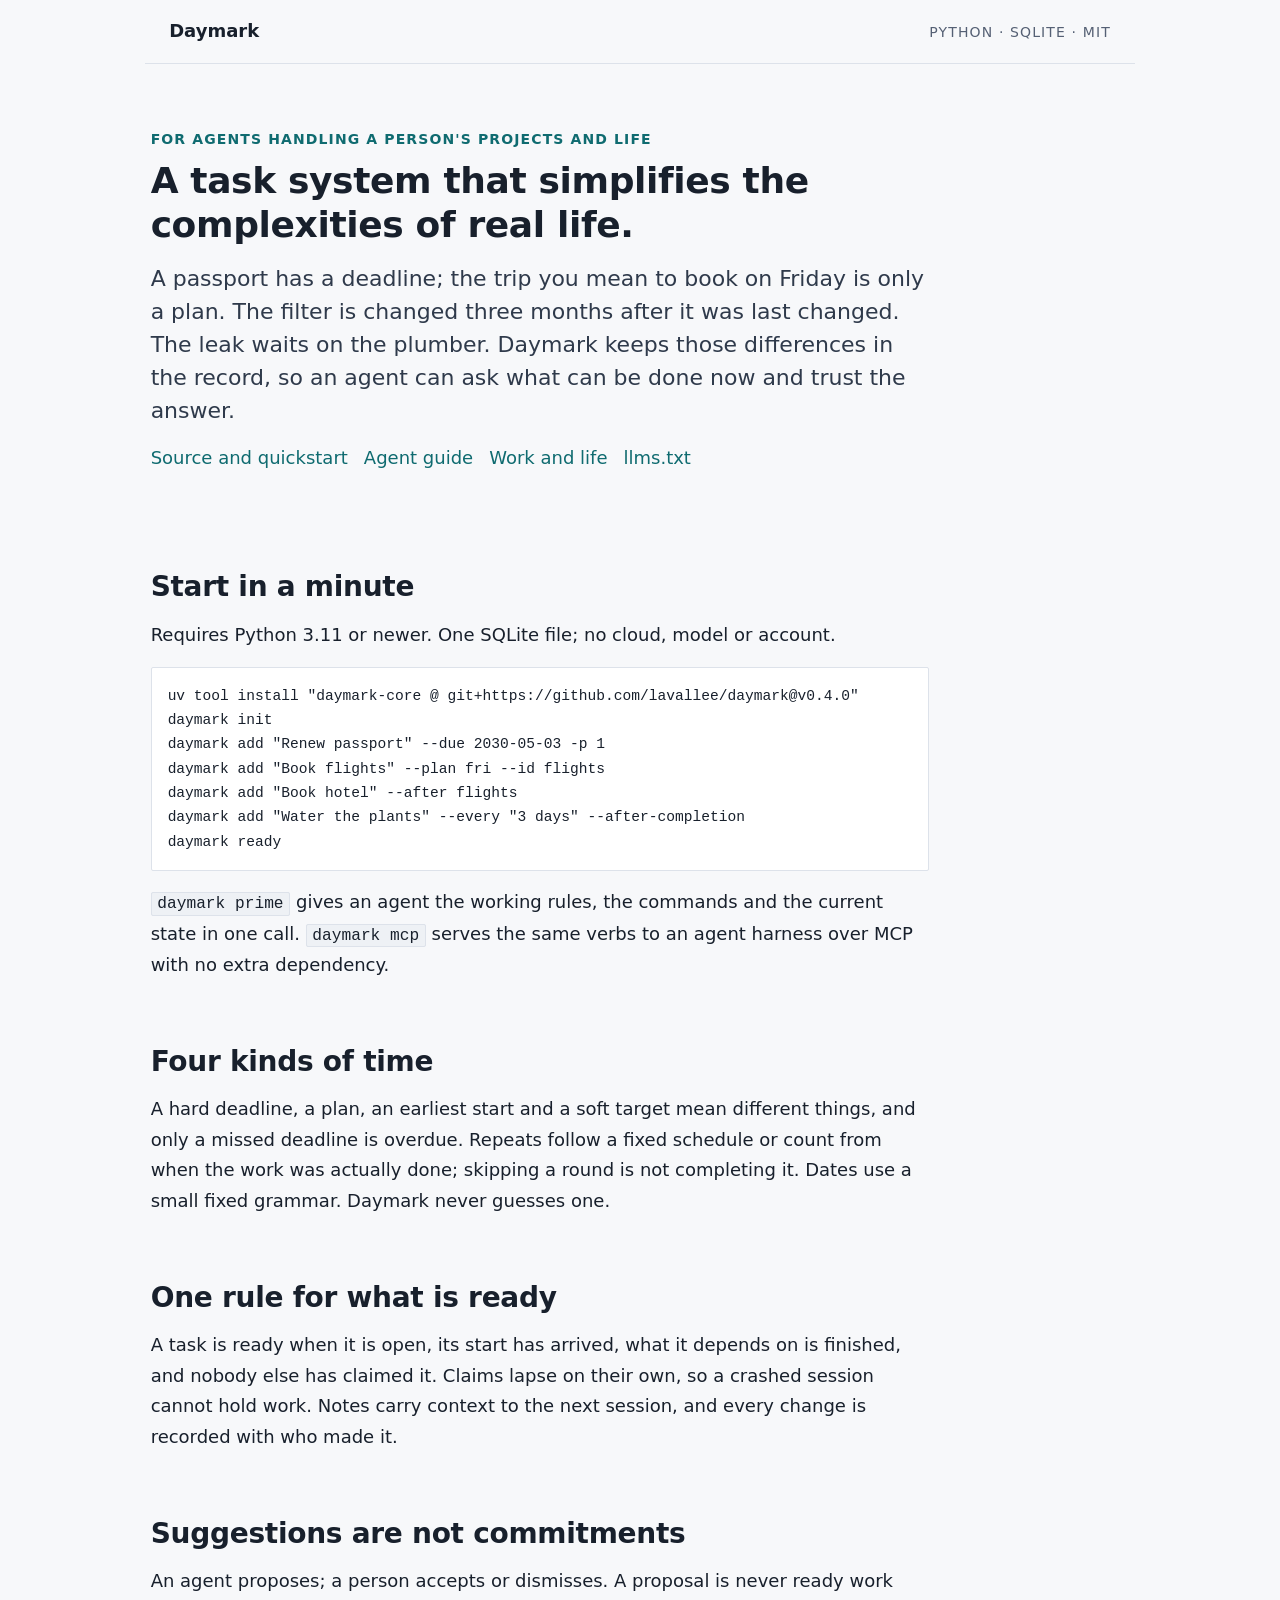
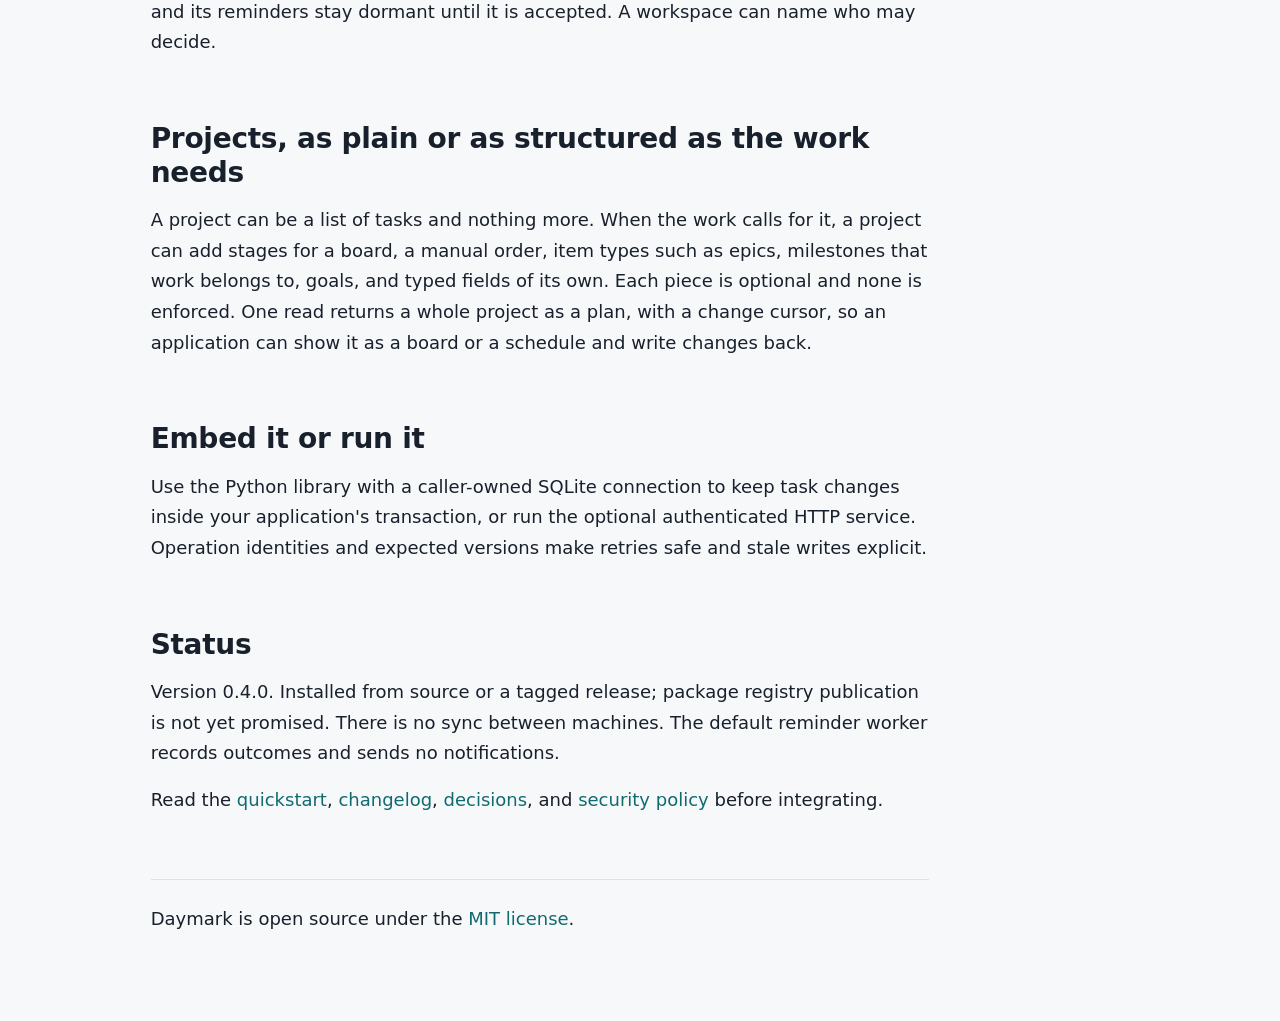
==== commit 2bb5c642: "artoo deploy: daymark" ====
--- a/index.html
+++ b/index.html
@@ -20,7 +20,7 @@
 <header class="article-masthead"><a class="article-masthead__name" href="#start">Daymark</a><span class="article-masthead__label">Python · SQLite · MIT</span></header>
 <main class="article">
 <div class="article-header"><p class="article-kicker">For agents handling a person's projects and life</p><h1>A task system that simplifies the complexities of real life.</h1><p class="article-dek">A passport has a deadline; the trip you mean to book on Friday is only a plan. The filter is changed three months after it was last changed. The leak waits on the plumber. Daymark keeps those differences in the record, so an agent can ask what can be done now and trust the answer.</p><nav aria-label="Project links"><a href="https://github.com/lavallee/daymark">Source and quickstart</a><a href="https://github.com/lavallee/daymark/blob/main/docs/agents.md">Agent guide</a><a href="https://github.com/lavallee/daymark/blob/main/docs/work-and-life.md">Work and life</a><a href="llms.txt">llms.txt</a></nav></div>
-<section aria-labelledby="start"><h2 id="start">Start in a minute</h2><p>Requires Python 3.11 or newer. One SQLite file; no cloud, model or account.</p><pre><code>uv tool install "daymark-core @ git+https://github.com/lavallee/daymark@v0.3.0"
+<section aria-labelledby="start"><h2 id="start">Start in a minute</h2><p>Requires Python 3.11 or newer. One SQLite file; no cloud, model or account.</p><pre><code>uv tool install "daymark-core @ git+https://github.com/lavallee/daymark@v0.4.0"
 daymark init
 daymark add "Renew passport" --due 2030-05-03 -p 1
 daymark add "Book flights" --plan fri --id flights
@@ -30,8 +30,9 @@
 <section aria-labelledby="timing"><h2 id="timing">Four kinds of time</h2><p>A hard deadline, a plan, an earliest start and a soft target mean different things, and only a missed deadline is overdue. Repeats follow a fixed schedule or count from when the work was actually done; skipping a round is not completing it. Dates use a small fixed grammar. Daymark never guesses one.</p></section>
 <section aria-labelledby="ready"><h2 id="ready">One rule for what is ready</h2><p>A task is ready when it is open, its start has arrived, what it depends on is finished, and nobody else has claimed it. Claims lapse on their own, so a crashed session cannot hold work. Notes carry context to the next session, and every change is recorded with who made it.</p></section>
 <section aria-labelledby="consent"><h2 id="consent">Suggestions are not commitments</h2><p>An agent proposes; a person accepts or dismisses. A proposal is never ready work and its reminders stay dormant until it is accepted. A workspace can name who may decide.</p></section>
+<section aria-labelledby="projects"><h2 id="projects">Projects, as plain or as structured as the work needs</h2><p>A project can be a list of tasks and nothing more. When the work calls for it, a project can add stages for a board, a manual order, item types such as epics, milestones that work belongs to, goals, and typed fields of its own. Each piece is optional and none is enforced. One read returns a whole project as a plan, with a change cursor, so an application can show it as a board or a schedule and write changes back.</p></section>
 <section aria-labelledby="embed"><h2 id="embed">Embed it or run it</h2><p>Use the Python library with a caller-owned SQLite connection to keep task changes inside your application's transaction, or run the optional authenticated HTTP service. Operation identities and expected versions make retries safe and stale writes explicit.</p></section>
-<section aria-labelledby="status"><h2 id="status">Status</h2><p>Version 0.3.0. Installed from source or a tagged release; package registry publication is not yet promised. There is no sync between machines. The default reminder worker records outcomes and sends no notifications.</p><p>Read the <a href="https://github.com/lavallee/daymark/blob/main/README.md">quickstart</a>, <a href="https://github.com/lavallee/daymark/blob/main/CHANGELOG.md">changelog</a>, <a href="https://github.com/lavallee/daymark/blob/main/docs/decisions.md">decisions</a>, and <a href="https://github.com/lavallee/daymark/blob/main/SECURITY.md">security policy</a> before integrating.</p></section>
+<section aria-labelledby="status"><h2 id="status">Status</h2><p>Version 0.4.0. Installed from source or a tagged release; package registry publication is not yet promised. There is no sync between machines. The default reminder worker records outcomes and sends no notifications.</p><p>Read the <a href="https://github.com/lavallee/daymark/blob/main/README.md">quickstart</a>, <a href="https://github.com/lavallee/daymark/blob/main/CHANGELOG.md">changelog</a>, <a href="https://github.com/lavallee/daymark/blob/main/docs/decisions.md">decisions</a>, and <a href="https://github.com/lavallee/daymark/blob/main/SECURITY.md">security policy</a> before integrating.</p></section>
 <footer><p>Daymark is open source under the <a href="https://github.com/lavallee/daymark/blob/main/LICENSE">MIT license</a>.</p></footer>
 </main>
 </body>
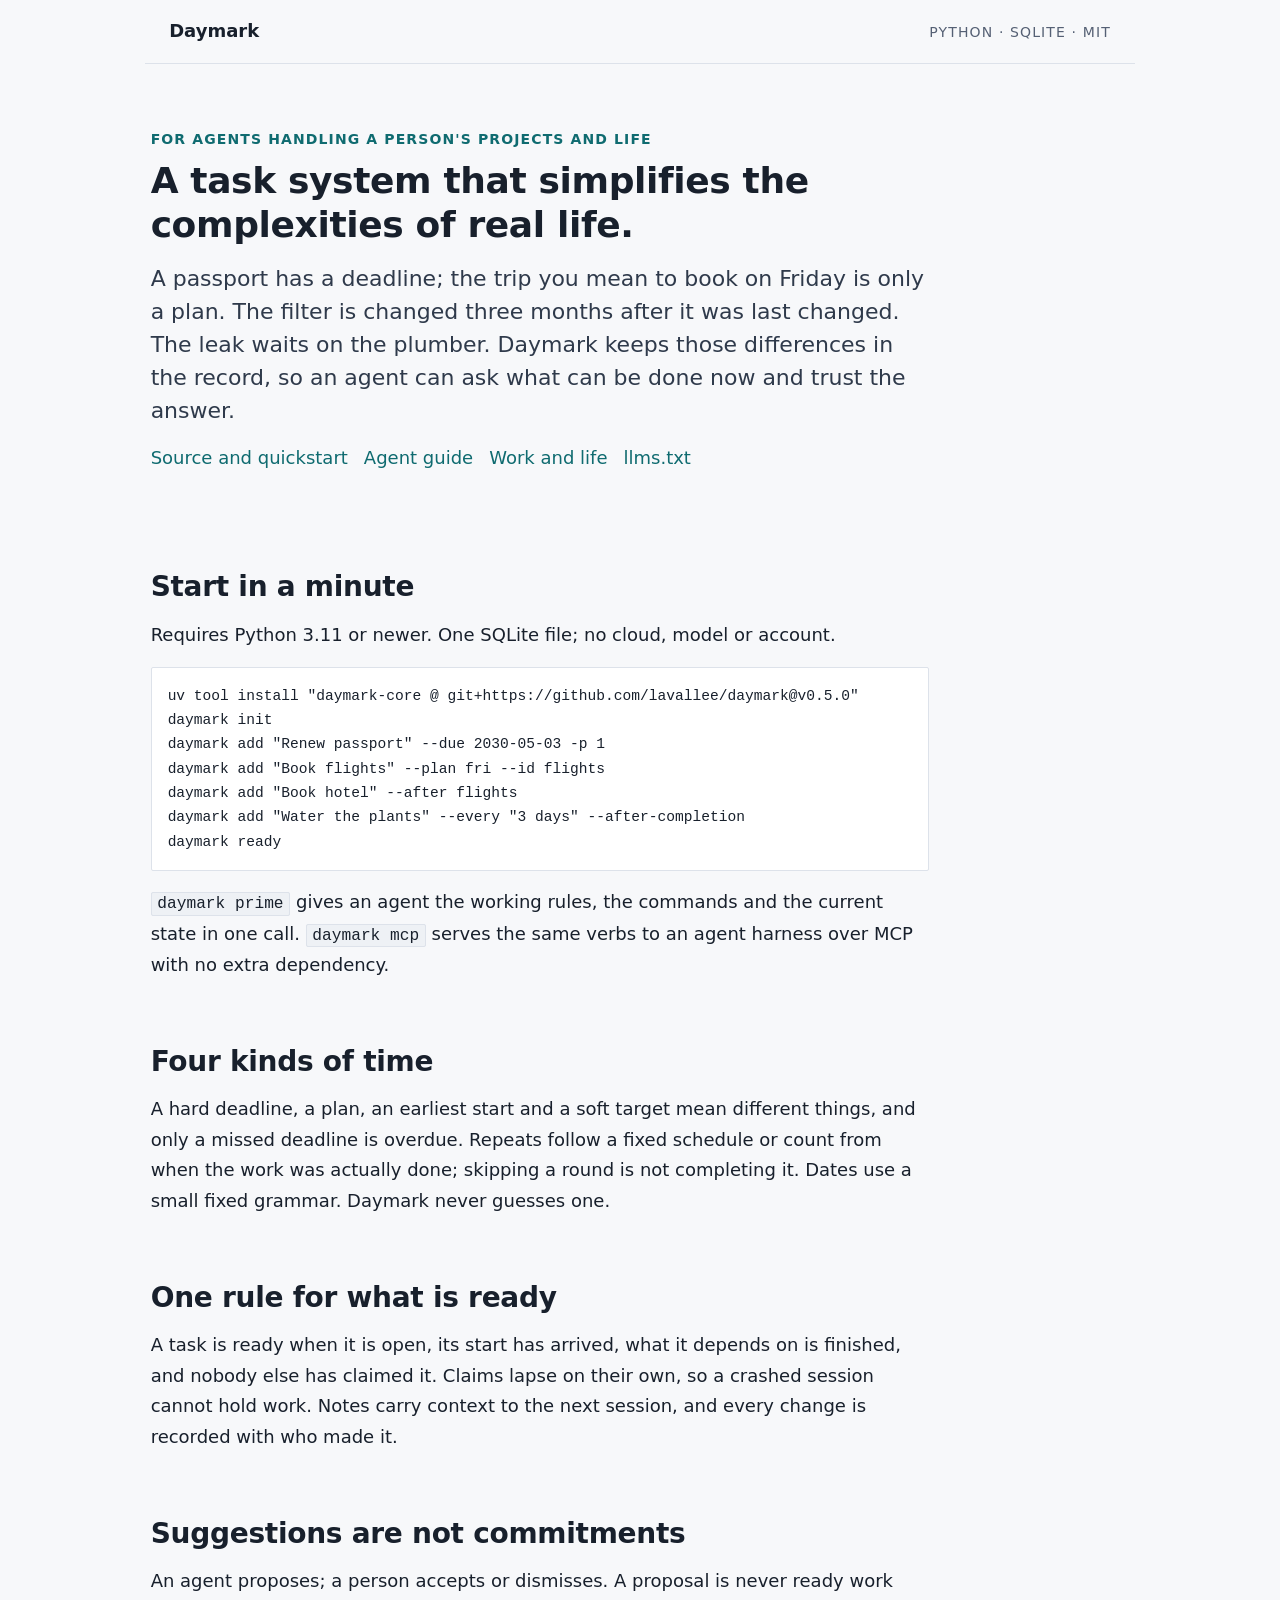
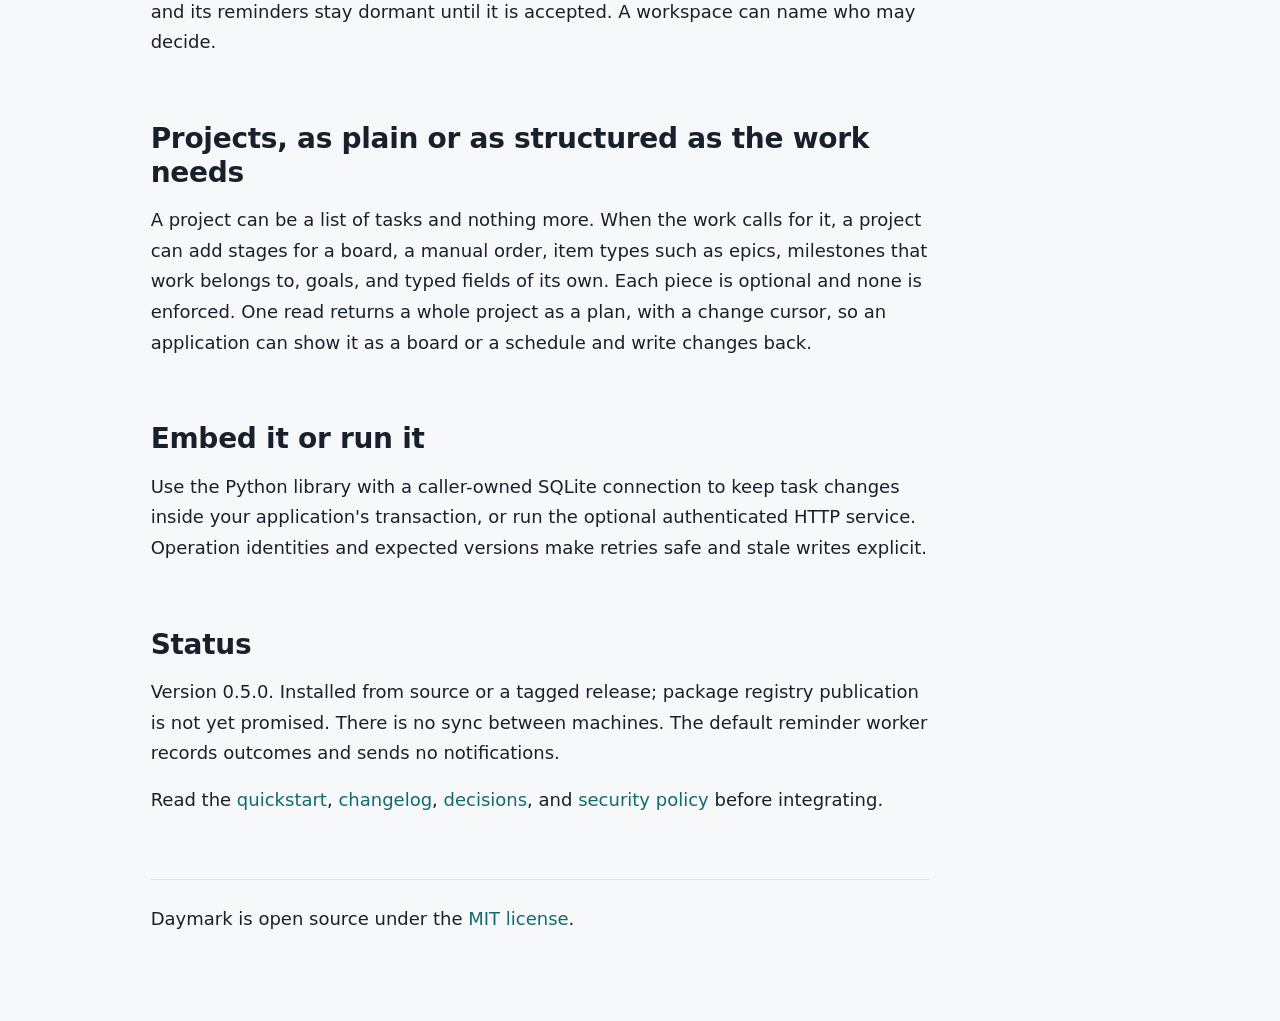
==== commit d7784124: "artoo deploy: daymark" ====
--- a/index.html
+++ b/index.html
@@ -20,7 +20,7 @@
 <header class="article-masthead"><a class="article-masthead__name" href="#start">Daymark</a><span class="article-masthead__label">Python · SQLite · MIT</span></header>
 <main class="article">
 <div class="article-header"><p class="article-kicker">For agents handling a person's projects and life</p><h1>A task system that simplifies the complexities of real life.</h1><p class="article-dek">A passport has a deadline; the trip you mean to book on Friday is only a plan. The filter is changed three months after it was last changed. The leak waits on the plumber. Daymark keeps those differences in the record, so an agent can ask what can be done now and trust the answer.</p><nav aria-label="Project links"><a href="https://github.com/lavallee/daymark">Source and quickstart</a><a href="https://github.com/lavallee/daymark/blob/main/docs/agents.md">Agent guide</a><a href="https://github.com/lavallee/daymark/blob/main/docs/work-and-life.md">Work and life</a><a href="llms.txt">llms.txt</a></nav></div>
-<section aria-labelledby="start"><h2 id="start">Start in a minute</h2><p>Requires Python 3.11 or newer. One SQLite file; no cloud, model or account.</p><pre><code>uv tool install "daymark-core @ git+https://github.com/lavallee/daymark@v0.4.0"
+<section aria-labelledby="start"><h2 id="start">Start in a minute</h2><p>Requires Python 3.11 or newer. One SQLite file; no cloud, model or account.</p><pre><code>uv tool install "daymark-core @ git+https://github.com/lavallee/daymark@v0.5.0"
 daymark init
 daymark add "Renew passport" --due 2030-05-03 -p 1
 daymark add "Book flights" --plan fri --id flights
@@ -32,7 +32,7 @@
 <section aria-labelledby="consent"><h2 id="consent">Suggestions are not commitments</h2><p>An agent proposes; a person accepts or dismisses. A proposal is never ready work and its reminders stay dormant until it is accepted. A workspace can name who may decide.</p></section>
 <section aria-labelledby="projects"><h2 id="projects">Projects, as plain or as structured as the work needs</h2><p>A project can be a list of tasks and nothing more. When the work calls for it, a project can add stages for a board, a manual order, item types such as epics, milestones that work belongs to, goals, and typed fields of its own. Each piece is optional and none is enforced. One read returns a whole project as a plan, with a change cursor, so an application can show it as a board or a schedule and write changes back.</p></section>
 <section aria-labelledby="embed"><h2 id="embed">Embed it or run it</h2><p>Use the Python library with a caller-owned SQLite connection to keep task changes inside your application's transaction, or run the optional authenticated HTTP service. Operation identities and expected versions make retries safe and stale writes explicit.</p></section>
-<section aria-labelledby="status"><h2 id="status">Status</h2><p>Version 0.4.0. Installed from source or a tagged release; package registry publication is not yet promised. There is no sync between machines. The default reminder worker records outcomes and sends no notifications.</p><p>Read the <a href="https://github.com/lavallee/daymark/blob/main/README.md">quickstart</a>, <a href="https://github.com/lavallee/daymark/blob/main/CHANGELOG.md">changelog</a>, <a href="https://github.com/lavallee/daymark/blob/main/docs/decisions.md">decisions</a>, and <a href="https://github.com/lavallee/daymark/blob/main/SECURITY.md">security policy</a> before integrating.</p></section>
+<section aria-labelledby="status"><h2 id="status">Status</h2><p>Version 0.5.0. Installed from source or a tagged release; package registry publication is not yet promised. There is no sync between machines. The default reminder worker records outcomes and sends no notifications.</p><p>Read the <a href="https://github.com/lavallee/daymark/blob/main/README.md">quickstart</a>, <a href="https://github.com/lavallee/daymark/blob/main/CHANGELOG.md">changelog</a>, <a href="https://github.com/lavallee/daymark/blob/main/docs/decisions.md">decisions</a>, and <a href="https://github.com/lavallee/daymark/blob/main/SECURITY.md">security policy</a> before integrating.</p></section>
 <footer><p>Daymark is open source under the <a href="https://github.com/lavallee/daymark/blob/main/LICENSE">MIT license</a>.</p></footer>
 </main>
 </body>
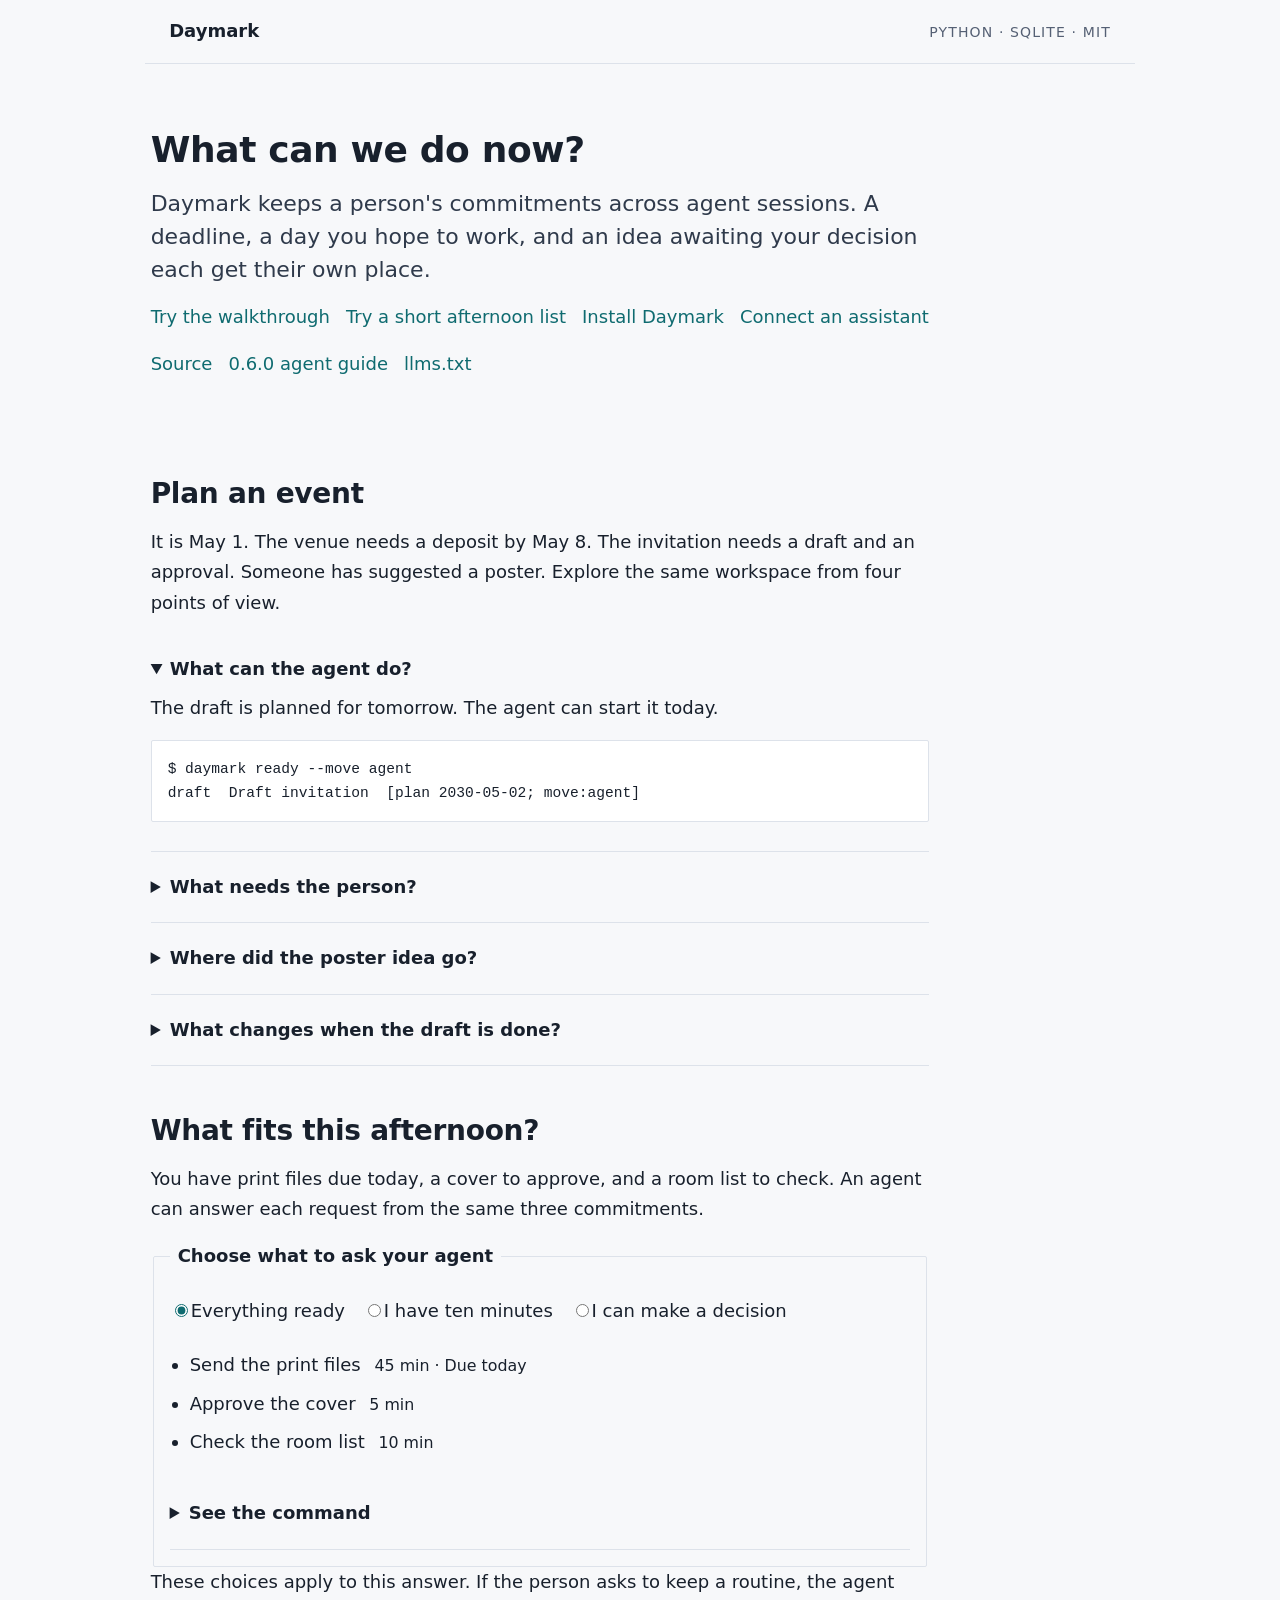
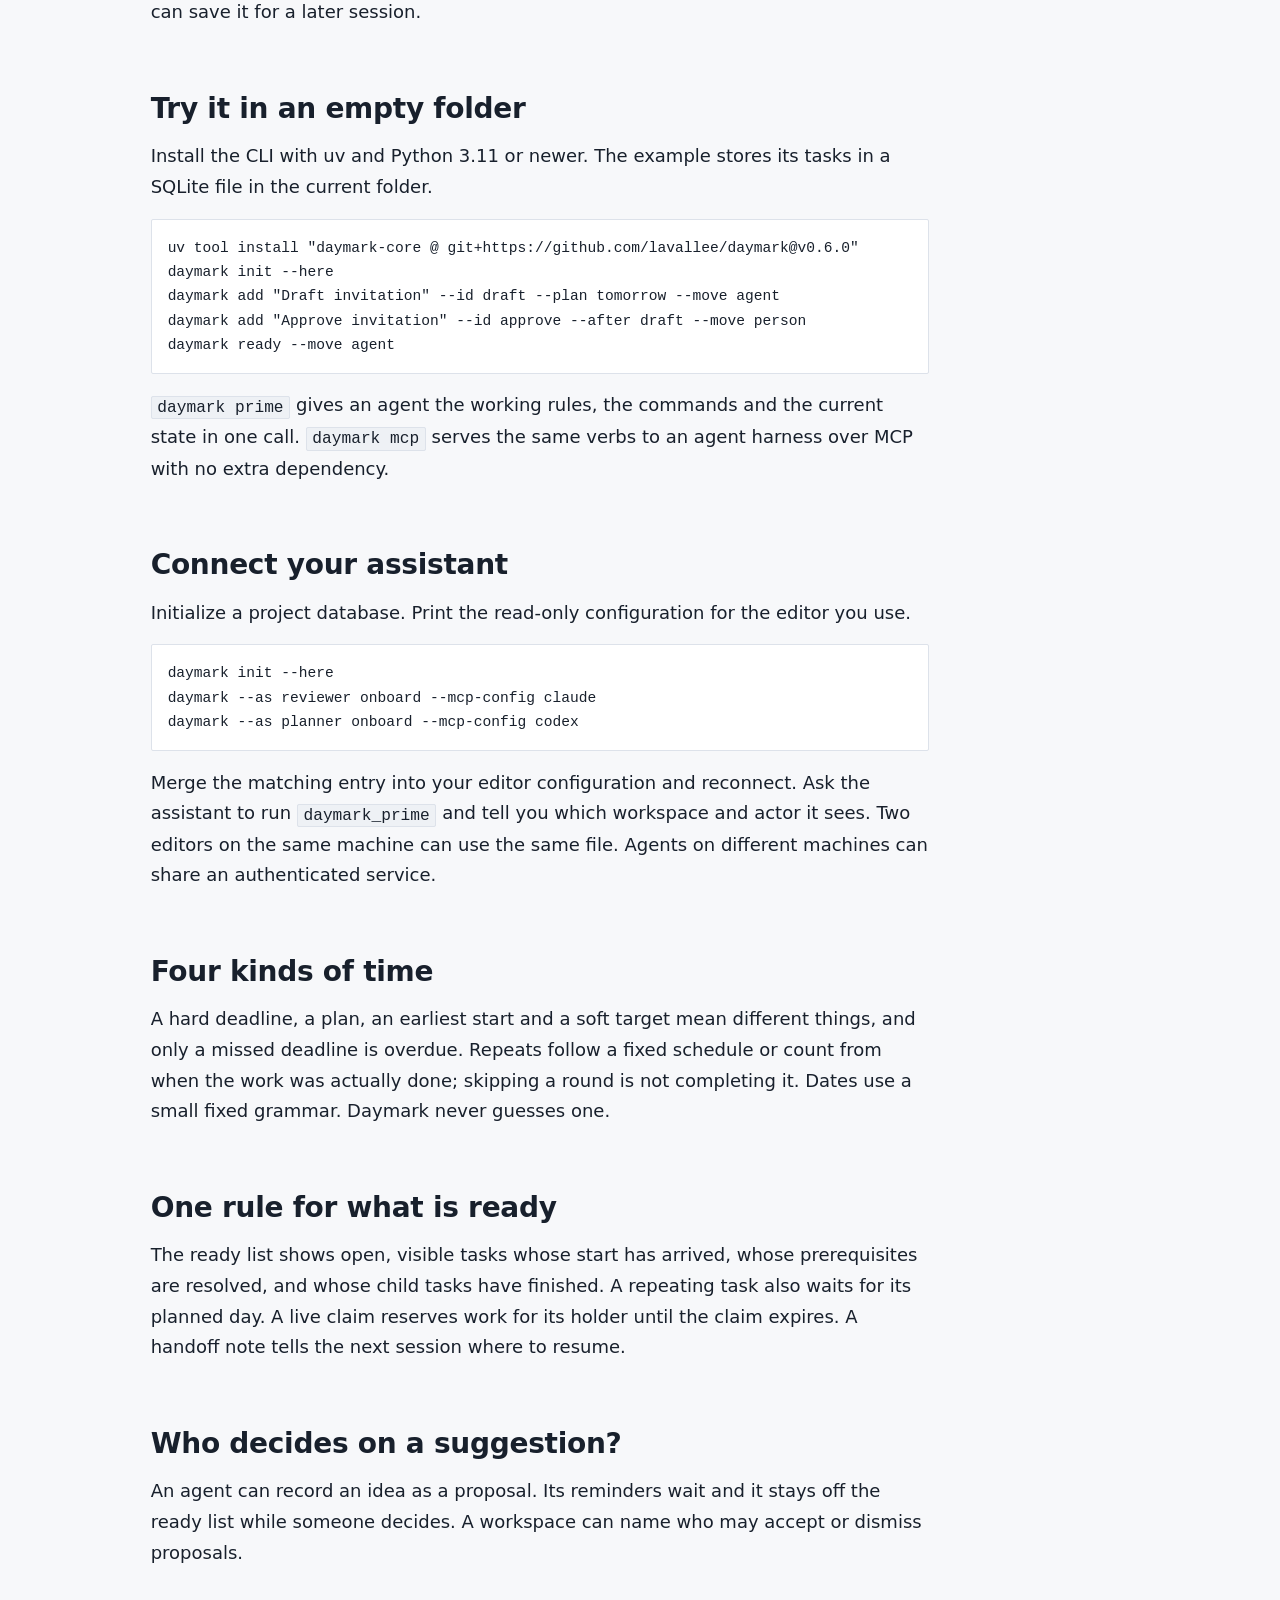
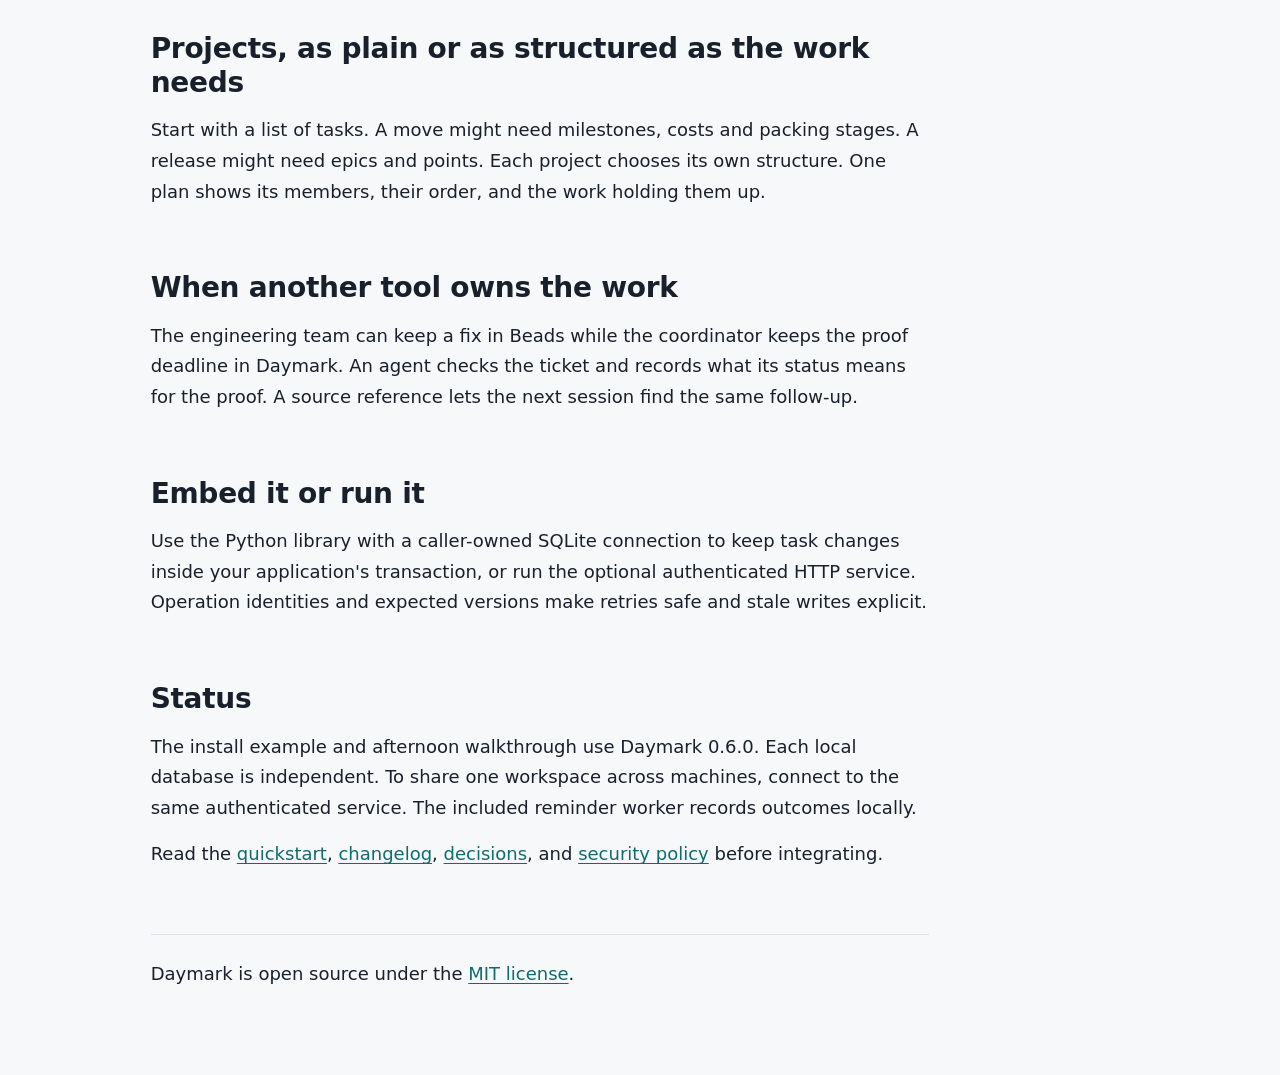
==== commit e392296f: "artoo deploy: daymark" ====
--- a/index.html
+++ b/index.html
@@ -13,26 +13,105 @@
 <style>
 pre { overflow-x: auto; padding: var(--sp-4); background: var(--surface); border: 1px solid var(--border); border-radius: var(--radius-sm); }
 footer { margin-block: var(--sp-12); padding-block: var(--sp-6); border-top: 1px solid var(--border); }
+main p a { text-decoration: underline; text-underline-offset: .15em; }
+main pre { white-space: pre-wrap; overflow-wrap: anywhere; }
+details { border-block-end: 1px solid var(--border); padding-block: var(--sp-3); }
+summary { cursor: pointer; font-family: var(--font-ui); font-weight: 600; padding-block: var(--sp-2); }
+summary:focus-visible { outline: 2px solid var(--accent); outline-offset: 3px; }
 nav { display: flex; flex-wrap: wrap; gap: var(--sp-4); }
+.situations { border: 1px solid var(--border); padding: var(--sp-4); border-radius: var(--radius-sm); }
+.situations legend { font-weight: 600; padding-inline: var(--sp-2); }
+.situations label { display: inline-block; cursor: pointer; padding: var(--sp-2) var(--sp-3) var(--sp-2) 0; }
+.situations input { accent-color: var(--accent); }
+.situation-result { display: none; margin-top: var(--sp-3); }
+#choose-all:checked ~ #result-all, #choose-quick:checked ~ #result-quick, #choose-decide:checked ~ #result-decide { display: block; }
+.situation-result ul { padding-inline-start: 1.25rem; }
+.situation-result li { padding-block: var(--sp-1); }
+.situation-result li span { display: inline-block; padding-inline-start: .5rem; font-size: .88em; }
+@media (max-width: 40rem) { .situations label { width: calc(100% - 2.5rem); } }
 </style>
 </head>
 <body>
-<header class="article-masthead"><a class="article-masthead__name" href="#start">Daymark</a><span class="article-masthead__label">Python · SQLite · MIT</span></header>
+<header class="article-masthead"><a class="article-masthead__name" href="#walkthrough">Daymark</a><span class="article-masthead__label">Python · SQLite · MIT</span></header>
 <main class="article">
-<div class="article-header"><p class="article-kicker">For agents handling a person's projects and life</p><h1>A task system that simplifies the complexities of real life.</h1><p class="article-dek">A passport has a deadline; the trip you mean to book on Friday is only a plan. The filter is changed three months after it was last changed. The leak waits on the plumber. Daymark keeps those differences in the record, so an agent can ask what can be done now and trust the answer.</p><nav aria-label="Project links"><a href="https://github.com/lavallee/daymark">Source and quickstart</a><a href="https://github.com/lavallee/daymark/blob/main/docs/agents.md">Agent guide</a><a href="https://github.com/lavallee/daymark/blob/main/docs/work-and-life.md">Work and life</a><a href="llms.txt">llms.txt</a></nav></div>
-<section aria-labelledby="start"><h2 id="start">Start in a minute</h2><p>Requires Python 3.11 or newer. One SQLite file; no cloud, model or account.</p><pre><code>uv tool install "daymark-core @ git+https://github.com/lavallee/daymark@v0.5.0"
-daymark init
-daymark add "Renew passport" --due 2030-05-03 -p 1
-daymark add "Book flights" --plan fri --id flights
-daymark add "Book hotel" --after flights
-daymark add "Water the plants" --every "3 days" --after-completion
-daymark ready</code></pre><p><code>daymark prime</code> gives an agent the working rules, the commands and the current state in one call. <code>daymark mcp</code> serves the same verbs to an agent harness over MCP with no extra dependency.</p></section>
+<div class="article-header"><h1>What can we do now?</h1><p class="article-dek">Daymark keeps a person's commitments across agent sessions. A deadline, a day you hope to work, and an idea awaiting your decision each get their own place.</p><nav aria-label="Project links"><a href="#walkthrough">Try the walkthrough</a><a href="#situation">Try a short afternoon list</a><a href="#start">Install Daymark</a><a href="#connect">Connect an assistant</a><a href="https://github.com/lavallee/daymark">Source</a><a href="https://github.com/lavallee/daymark/blob/v0.6.0/docs/agents.md">0.6.0 agent guide</a><a href="llms.txt">llms.txt</a></nav></div>
+<!-- daymark:walkthrough -->
+<section aria-labelledby="walkthrough"><h2 id="walkthrough">Plan an event</h2>
+<p>It is May 1. The venue needs a deposit by May 8. The invitation needs a draft and an approval. Someone has suggested a poster. Explore the same workspace from four points of view.</p>
+<details name="event-example" open>
+<summary>What can the agent do?</summary>
+<p>The draft is planned for tomorrow. The agent can start it today.</p>
+<pre><code>$ daymark ready --move agent
+draft  Draft invitation  [plan 2030-05-02; move:agent]</code></pre></details>
+<details name="event-example">
+<summary>What needs the person?</summary>
+<p>The deposit has a hard cutoff. Approval will appear when the draft is complete.</p>
+<pre><code>$ daymark ready --move person
+deposit  Pay venue deposit  [due 2030-05-08; move:person]</code></pre></details>
+<details name="event-example">
+<summary>Where did the poster idea go?</summary>
+<p>The agenda keeps the suggestion visible until the person decides.</p>
+<pre><code>$ daymark agenda
+2030-05-02
+  draft  Draft invitation  [plan 2030-05-02; move:agent]
+2030-05-08
+  deposit  Pay venue deposit  [due 2030-05-08; move:person]
+PROPOSED, awaiting a decision (1)
+  poster  Design a poster  [proposed]
+1 more later or undated; see `daymark ready`.</code></pre></details>
+<details name="event-example">
+<summary>What changes when the draft is done?</summary>
+<p>Completing the draft releases the approval. The person can review it now.</p>
+<pre><code>$ daymark done draft --note &quot;Draft is in the event folder.&quot;
+$ daymark ready --move person
+deposit  Pay venue deposit  [due 2030-05-08; move:person]
+approve  Approve invitation  [move:person; after draft]</code></pre></details>
+</section>
+<section aria-labelledby="situation"><h2 id="situation">What fits this afternoon?</h2>
+<p>You have print files due today, a cover to approve, and a room list to check. An agent can answer each request from the same three commitments.</p>
+<fieldset class="situations"><legend>Choose what to ask your agent</legend>
+<input type="radio" name="situation" id="choose-all" aria-controls="result-all" checked><label for="choose-all">Everything ready</label>
+<input type="radio" name="situation" id="choose-quick" aria-controls="result-quick"><label for="choose-quick">I have ten minutes</label>
+<input type="radio" name="situation" id="choose-decide" aria-controls="result-decide"><label for="choose-decide">I can make a decision</label>
+<div class="situation-result" id="result-all" role="region" aria-label="Everything ready"><ul>
+<li>Send the print files <span>45 min · Due today</span></li>
+<li>Approve the cover <span>5 min</span></li>
+<li>Check the room list <span>10 min</span></li>
+</ul>
+<details><summary>See the command</summary><pre><code>daymark ready</code></pre></details></div>
+<div class="situation-result" id="result-quick" role="region" aria-label="I have ten minutes"><ul>
+<li>Approve the cover <span>5 min</span></li>
+<li>Check the room list <span>10 min</span></li>
+</ul>
+<p>2 tasks have individual estimates of 10 minutes or less. 1 task needs more time. </p>
+<p>One omitted task has a hard deadline today or earlier. Send the print files</p>
+<details><summary>See the command</summary><pre><code>daymark advise --profile plain --set time-fit.minutes=10</code></pre></details></div>
+<div class="situation-result" id="result-decide" role="region" aria-label="I can make a decision"><ul>
+<li>Approve the cover <span>5 min</span></li>
+</ul>
+<details><summary>See the command</summary><pre><code>daymark ready --move answer</code></pre></details></div>
+</fieldset>
+<p>These choices apply to this answer. If the person asks to keep a routine, the agent can save it for a later session.</p>
+</section>
+<!-- /daymark:walkthrough -->
+<section aria-labelledby="start"><h2 id="start">Try it in an empty folder</h2><p>Install the CLI with uv and Python 3.11 or newer. The example stores its tasks in a SQLite file in the current folder.</p><pre><code>uv tool install "daymark-core @ git+https://github.com/lavallee/daymark@v0.6.0"
+daymark init --here
+daymark add "Draft invitation" --id draft --plan tomorrow --move agent
+daymark add "Approve invitation" --id approve --after draft --move person
+daymark ready --move agent</code></pre><p><code>daymark prime</code> gives an agent the working rules, the commands and the current state in one call. <code>daymark mcp</code> serves the same verbs to an agent harness over MCP with no extra dependency.</p></section>
+<section aria-labelledby="connect"><h2 id="connect">Connect your assistant</h2>
+<p>Initialize a project database. Print the read-only configuration for the editor you use.</p>
+<pre><code>daymark init --here
+daymark --as reviewer onboard --mcp-config claude
+daymark --as planner onboard --mcp-config codex</code></pre>
+<p>Merge the matching entry into your editor configuration and reconnect. Ask the assistant to run <code>daymark_prime</code> and tell you which workspace and actor it sees. Two editors on the same machine can use the same file. Agents on different machines can share an authenticated service.</p></section>
 <section aria-labelledby="timing"><h2 id="timing">Four kinds of time</h2><p>A hard deadline, a plan, an earliest start and a soft target mean different things, and only a missed deadline is overdue. Repeats follow a fixed schedule or count from when the work was actually done; skipping a round is not completing it. Dates use a small fixed grammar. Daymark never guesses one.</p></section>
-<section aria-labelledby="ready"><h2 id="ready">One rule for what is ready</h2><p>A task is ready when it is open, its start has arrived, what it depends on is finished, and nobody else has claimed it. Claims lapse on their own, so a crashed session cannot hold work. Notes carry context to the next session, and every change is recorded with who made it.</p></section>
-<section aria-labelledby="consent"><h2 id="consent">Suggestions are not commitments</h2><p>An agent proposes; a person accepts or dismisses. A proposal is never ready work and its reminders stay dormant until it is accepted. A workspace can name who may decide.</p></section>
-<section aria-labelledby="projects"><h2 id="projects">Projects, as plain or as structured as the work needs</h2><p>A project can be a list of tasks and nothing more. When the work calls for it, a project can add stages for a board, a manual order, item types such as epics, milestones that work belongs to, goals, and typed fields of its own. Each piece is optional and none is enforced. One read returns a whole project as a plan, with a change cursor, so an application can show it as a board or a schedule and write changes back.</p></section>
+<section aria-labelledby="ready"><h2 id="ready">One rule for what is ready</h2><p>The ready list shows open, visible tasks whose start has arrived, whose prerequisites are resolved, and whose child tasks have finished. A repeating task also waits for its planned day. A live claim reserves work for its holder until the claim expires. A handoff note tells the next session where to resume.</p></section>
+<section aria-labelledby="consent"><h2 id="consent">Who decides on a suggestion?</h2><p>An agent can record an idea as a proposal. Its reminders wait and it stays off the ready list while someone decides. A workspace can name who may accept or dismiss proposals.</p></section>
+<section aria-labelledby="projects"><h2 id="projects">Projects, as plain or as structured as the work needs</h2><p>Start with a list of tasks. A move might need milestones, costs and packing stages. A release might need epics and points. Each project chooses its own structure. One plan shows its members, their order, and the work holding them up.</p></section>
+<section aria-labelledby="existing-tools"><h2 id="existing-tools">When another tool owns the work</h2><p>The engineering team can keep a fix in Beads while the coordinator keeps the proof deadline in Daymark. An agent checks the ticket and records what its status means for the proof. A source reference lets the next session find the same follow-up.</p></section>
 <section aria-labelledby="embed"><h2 id="embed">Embed it or run it</h2><p>Use the Python library with a caller-owned SQLite connection to keep task changes inside your application's transaction, or run the optional authenticated HTTP service. Operation identities and expected versions make retries safe and stale writes explicit.</p></section>
-<section aria-labelledby="status"><h2 id="status">Status</h2><p>Version 0.5.0. Installed from source or a tagged release; package registry publication is not yet promised. There is no sync between machines. The default reminder worker records outcomes and sends no notifications.</p><p>Read the <a href="https://github.com/lavallee/daymark/blob/main/README.md">quickstart</a>, <a href="https://github.com/lavallee/daymark/blob/main/CHANGELOG.md">changelog</a>, <a href="https://github.com/lavallee/daymark/blob/main/docs/decisions.md">decisions</a>, and <a href="https://github.com/lavallee/daymark/blob/main/SECURITY.md">security policy</a> before integrating.</p></section>
+<section aria-labelledby="status"><h2 id="status">Status</h2><p>The install example and afternoon walkthrough use Daymark 0.6.0. Each local database is independent. To share one workspace across machines, connect to the same authenticated service. The included reminder worker records outcomes locally.</p><p>Read the <a href="https://github.com/lavallee/daymark/blob/main/README.md">quickstart</a>, <a href="https://github.com/lavallee/daymark/blob/main/CHANGELOG.md">changelog</a>, <a href="https://github.com/lavallee/daymark/blob/main/docs/decisions.md">decisions</a>, and <a href="https://github.com/lavallee/daymark/blob/main/SECURITY.md">security policy</a> before integrating.</p></section>
 <footer><p>Daymark is open source under the <a href="https://github.com/lavallee/daymark/blob/main/LICENSE">MIT license</a>.</p></footer>
 </main>
 </body>
